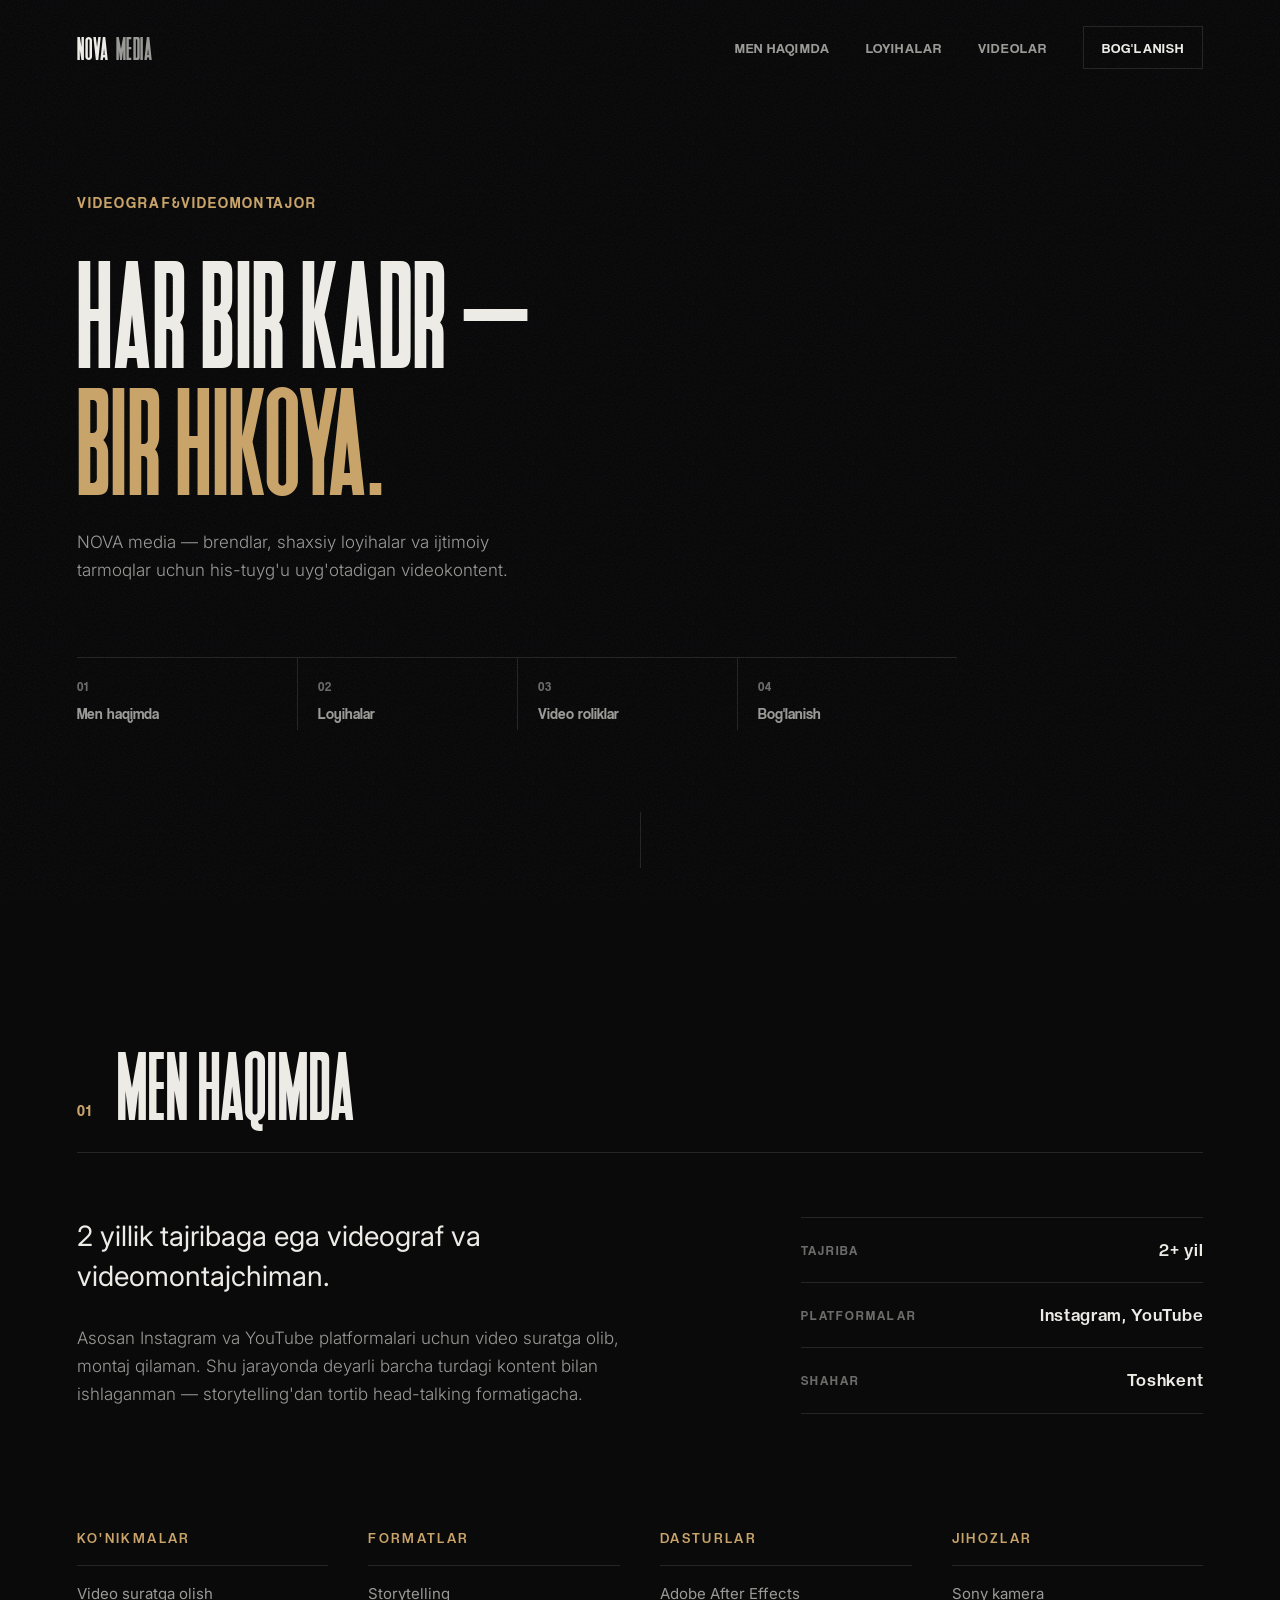
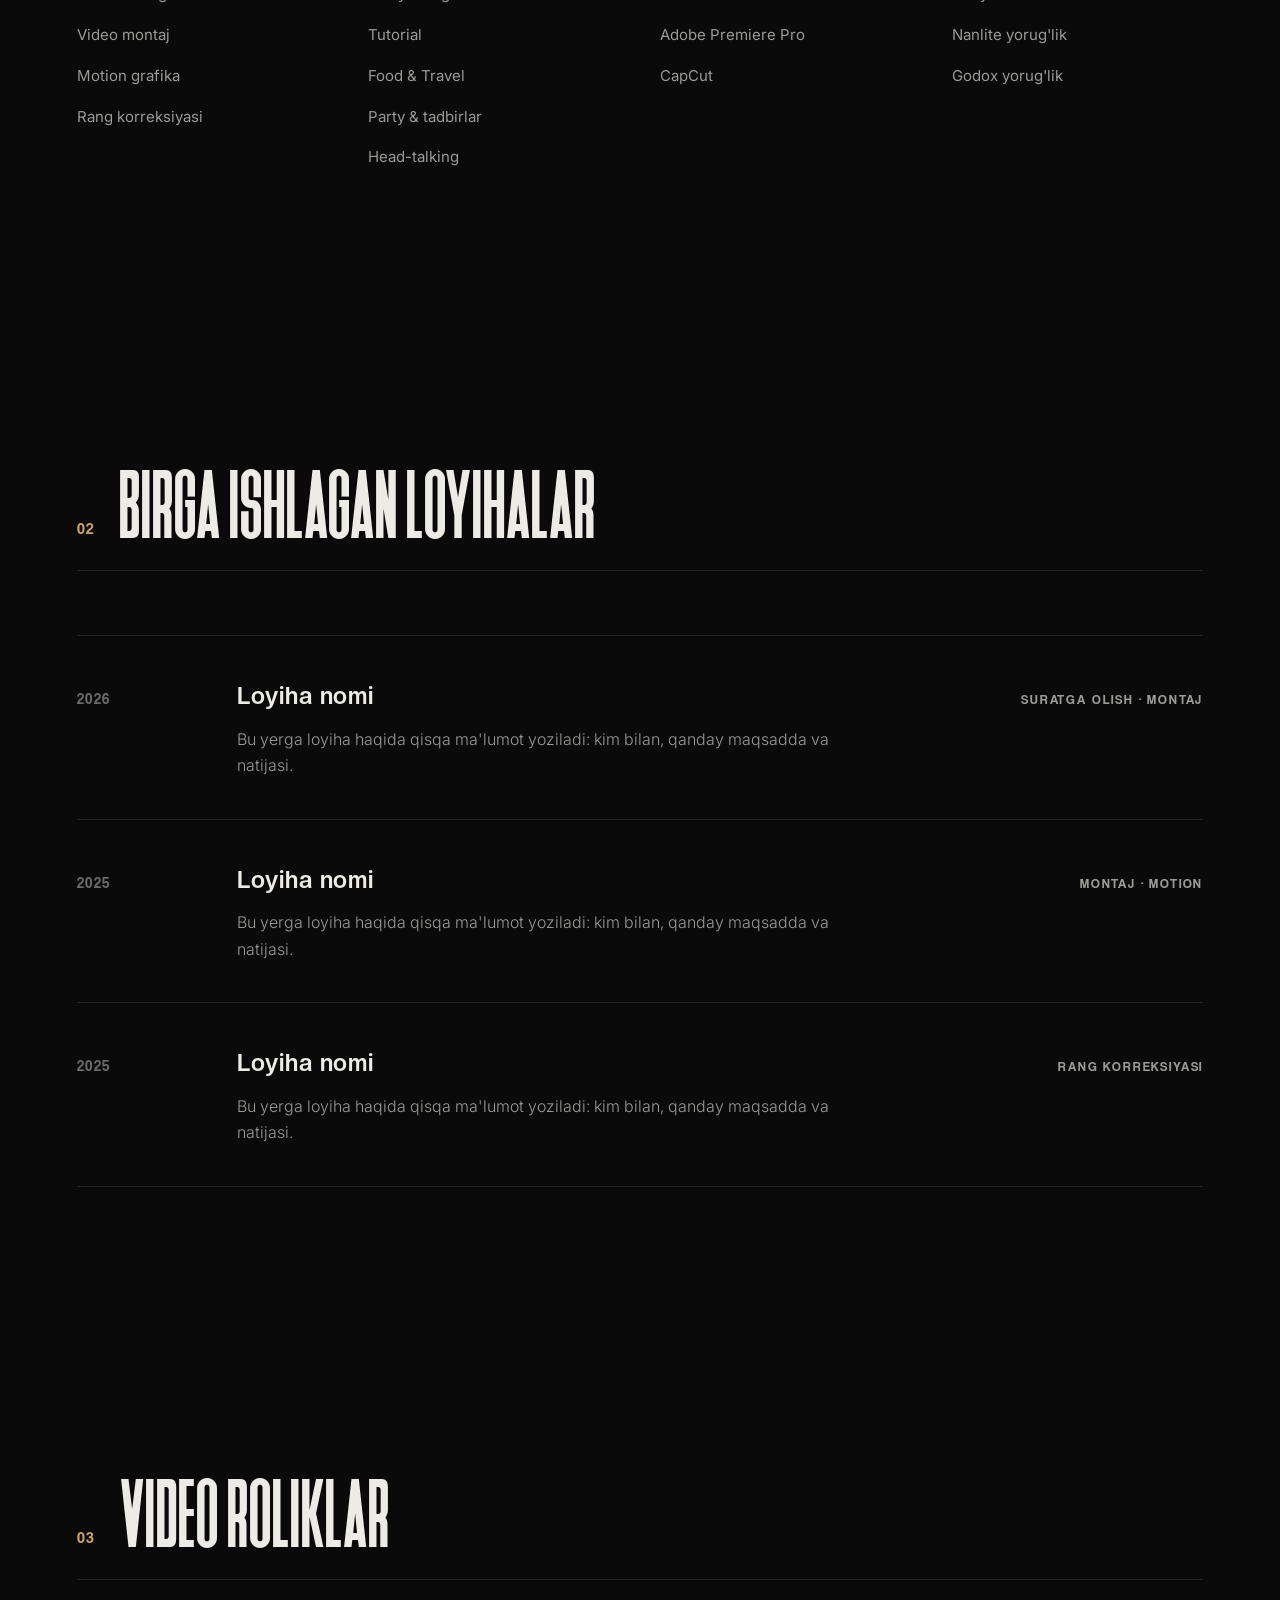
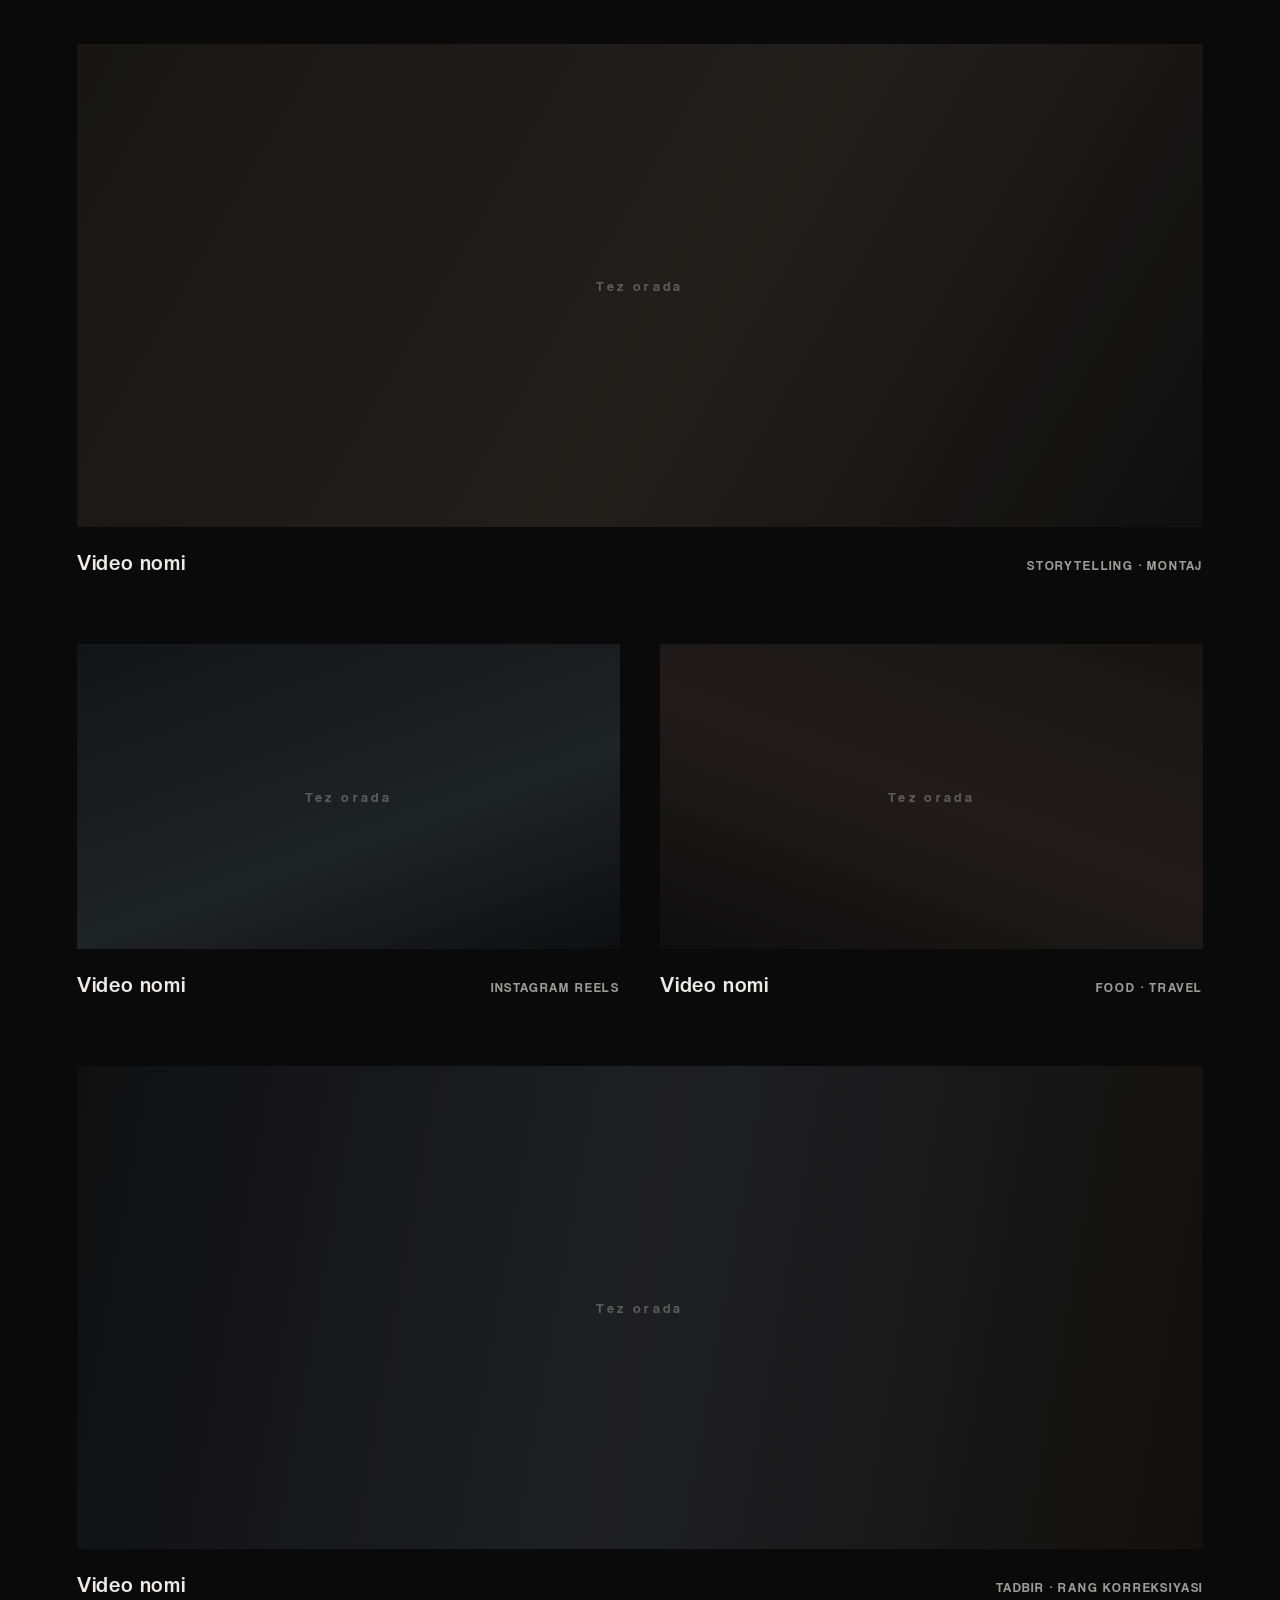
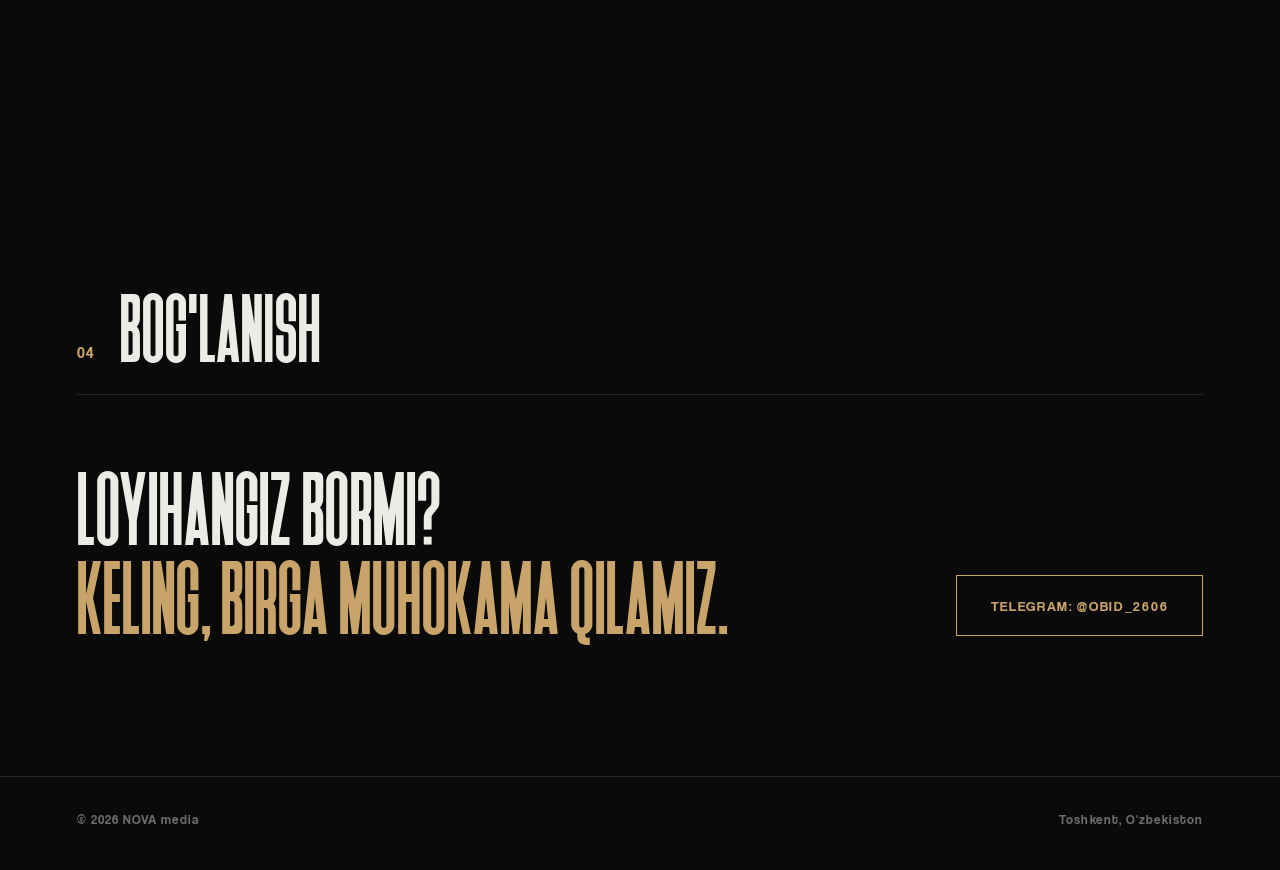
==== index.html @ bc810a5f "Shriftlar: Heathergreen, Creato Display Bold, Coolvetica; hero yozuvi VIDEOGRAF&VIDEOMONTAJOR Co-Aut" ====
<!DOCTYPE html>
<html lang="uz">
<head>
<meta charset="UTF-8">
<meta name="viewport" content="width=device-width, initial-scale=1.0">
<title>NOVA media — Videograf &amp; Videomontajchi</title>
<meta name="description" content="NOVA media — videograf va videomontajchi portfoliosi. Instagram va YouTube uchun video suratga olish, montaj, motion grafika va rang korreksiyasi. Toshkent.">
<meta name="theme-color" content="#0a0a0b">

<meta property="og:type" content="website">
<meta property="og:title" content="NOVA media — Videograf &amp; Videomontajchi">
<meta property="og:description" content="Har bir kadr — bir hikoya. Video suratga olish, montaj va motion grafika.">
<meta property="og:url" content="https://novamedia260608.github.io/">
<meta property="og:image" content="https://images.unsplash.com/photo-1781127445118-8140677fdea1?fm=jpg&amp;q=70&amp;w=1200&amp;h=630&amp;fit=crop&amp;crop=entropy">
<meta name="twitter:card" content="summary_large_image">

<link rel="icon" href="favicon.svg" type="image/svg+xml">
<link rel="preconnect" href="https://fonts.googleapis.com">
<link rel="preconnect" href="https://fonts.gstatic.com" crossorigin>
<link rel="preconnect" href="https://images.unsplash.com">
<link href="https://fonts.googleapis.com/css2?family=Inter:wght@300;400;500&display=swap" rel="stylesheet">
<link rel="preload" href="fonts/heathergreen.woff" as="font" type="font/woff" crossorigin>
<link rel="stylesheet" href="style.css">
<script>document.documentElement.classList.add("js");</script>
</head>
<body>

  <!-- Orqa fon: to'q qoraytirilgan kinematografik rasm -->
  <div class="backdrop" aria-hidden="true"></div>

  <!-- ===== NAVIGATSIYA ===== -->
  <header class="nav" id="nav">
    <a href="#top" class="nav__logo">NOVA<span>media</span></a>

    <button type="button" class="nav__toggle" id="navToggle" aria-expanded="false" aria-controls="navLinks" aria-label="Menyuni ochish">
      <span></span><span></span>
    </button>

    <nav class="nav__links" id="navLinks" aria-label="Asosiy menyu">
      <a href="#haqimda">Men haqimda</a>
      <a href="#loyihalar">Loyihalar</a>
      <a href="#videolar">Videolar</a>
      <a href="#boglanish" class="nav__cta">Bog'lanish</a>
    </nav>
  </header>

  <main>

    <!-- ===== HERO ===== -->
    <section class="hero" id="top">
      <div class="hero__inner">
        <p class="eyebrow reveal">VIDEOGRAF&amp;VIDEOMONTAJOR</p>
        <h1 class="hero__title reveal">Har bir kadr —<br><em>bir hikoya.</em></h1>
        <p class="hero__desc reveal">NOVA media — brendlar, shaxsiy loyihalar va ijtimoiy tarmoqlar uchun his-tuyg'u uyg'otadigan videokontent.</p>

        <ol class="hero__index reveal" aria-label="Bo'limlar">
          <li><a href="#haqimda"><span>01</span>Men haqimda</a></li>
          <li><a href="#loyihalar"><span>02</span>Loyihalar</a></li>
          <li><a href="#videolar"><span>03</span>Video roliklar</a></li>
          <li><a href="#boglanish"><span>04</span>Bog'lanish</a></li>
        </ol>
      </div>

      <a href="#haqimda" class="hero__scroll" aria-label="Pastga o'tish"><span></span></a>
    </section>

    <!-- ===== 01 · MEN HAQIMDA ===== -->
    <section class="section" id="haqimda">
      <header class="section__head reveal">
        <span class="section__num">01</span>
        <h2>Men haqimda</h2>
      </header>

      <div class="about">
        <div class="about__lead reveal">
          <p class="about__big">2 yillik tajribaga ega videograf va videomontajchiman.</p>
          <p>Asosan Instagram va YouTube platformalari uchun video suratga olib, montaj qilaman. Shu jarayonda deyarli barcha turdagi kontent bilan ishlaganman — storytelling'dan tortib head-talking formatigacha.</p>
        </div>

        <dl class="about__facts">
          <div class="reveal">
            <dt>Tajriba</dt>
            <dd>2+ yil</dd>
          </div>
          <div class="reveal">
            <dt>Platformalar</dt>
            <dd>Instagram, YouTube</dd>
          </div>
          <div class="reveal">
            <dt>Shahar</dt>
            <dd>Toshkent</dd>
          </div>
        </dl>
      </div>

      <div class="skills">
        <div class="skills__col reveal">
          <h3>Ko'nikmalar</h3>
          <ul>
            <li>Video suratga olish</li>
            <li>Video montaj</li>
            <li>Motion grafika</li>
            <li>Rang korreksiyasi</li>
          </ul>
        </div>
        <div class="skills__col reveal">
          <h3>Formatlar</h3>
          <ul>
            <li>Storytelling</li>
            <li>Tutorial</li>
            <li>Food &amp; Travel</li>
            <li>Party &amp; tadbirlar</li>
            <li>Head-talking</li>
          </ul>
        </div>
        <div class="skills__col reveal">
          <h3>Dasturlar</h3>
          <ul>
            <li>Adobe After Effects</li>
            <li>Adobe Premiere Pro</li>
            <li>CapCut</li>
          </ul>
        </div>
        <div class="skills__col reveal">
          <h3>Jihozlar</h3>
          <ul>
            <li>Sony kamera</li>
            <li>Nanlite yorug'lik</li>
            <li>Godox yorug'lik</li>
          </ul>
        </div>
      </div>
    </section>

    <!-- ===== 02 · LOYIHALAR ===== -->
    <section class="section" id="loyihalar">
      <header class="section__head reveal">
        <span class="section__num">02</span>
        <h2>Birga ishlagan loyihalar</h2>
      </header>

      <!-- Har bir loyiha — bitta <article class="project">. Nusxa olib, matnini almashtiring. -->
      <div class="projects">
        <article class="project reveal">
          <span class="project__year">2026</span>
          <div class="project__body">
            <h3>Loyiha nomi</h3>
            <p>Bu yerga loyiha haqida qisqa ma'lumot yoziladi: kim bilan, qanday maqsadda va natijasi.</p>
          </div>
          <span class="project__role">Suratga olish · Montaj</span>
        </article>

        <article class="project reveal">
          <span class="project__year">2025</span>
          <div class="project__body">
            <h3>Loyiha nomi</h3>
            <p>Bu yerga loyiha haqida qisqa ma'lumot yoziladi: kim bilan, qanday maqsadda va natijasi.</p>
          </div>
          <span class="project__role">Montaj · Motion</span>
        </article>

        <article class="project reveal">
          <span class="project__year">2025</span>
          <div class="project__body">
            <h3>Loyiha nomi</h3>
            <p>Bu yerga loyiha haqida qisqa ma'lumot yoziladi: kim bilan, qanday maqsadda va natijasi.</p>
          </div>
          <span class="project__role">Rang korreksiyasi</span>
        </article>
      </div>
    </section>

    <!-- ===== 03 · VIDEO ROLIKLAR ===== -->
    <section class="section" id="videolar">
      <header class="section__head reveal">
        <span class="section__num">03</span>
        <h2>Video roliklar</h2>
      </header>

      <!--
        Har bir video — bitta <article class="reel">.
        data-video ga YouTube havolasi yoki .mp4 fayl yo'li yoziladi.
        data-video bo'sh bo'lsa, karta "Tez orada" holatida turadi.
        Muqova rasmi uchun: <div class="reel__thumb" style="background-image:url('assets/...jpg')">
      -->
      <div class="reels">
        <article class="reel reel--wide reveal" data-video="">
          <div class="reel__thumb t1"><span class="reel__play" aria-hidden="true"></span></div>
          <div class="reel__info">
            <h3>Video nomi</h3>
            <p>Storytelling · Montaj</p>
          </div>
        </article>

        <article class="reel reveal" data-video="">
          <div class="reel__thumb t2"><span class="reel__play" aria-hidden="true"></span></div>
          <div class="reel__info">
            <h3>Video nomi</h3>
            <p>Instagram Reels</p>
          </div>
        </article>

        <article class="reel reveal" data-video="">
          <div class="reel__thumb t3"><span class="reel__play" aria-hidden="true"></span></div>
          <div class="reel__info">
            <h3>Video nomi</h3>
            <p>Food · Travel</p>
          </div>
        </article>

        <article class="reel reel--wide reveal" data-video="">
          <div class="reel__thumb t4"><span class="reel__play" aria-hidden="true"></span></div>
          <div class="reel__info">
            <h3>Video nomi</h3>
            <p>Tadbir · Rang korreksiyasi</p>
          </div>
        </article>
      </div>
    </section>

    <!-- ===== 04 · BOG'LANISH ===== -->
    <section class="section contact" id="boglanish">
      <header class="section__head reveal">
        <span class="section__num">04</span>
        <h2>Bog'lanish</h2>
      </header>

      <div class="contact__body">
        <p class="contact__big reveal">Loyihangiz bormi?<br><em>Keling, birga muhokama qilamiz.</em></p>
        <a href="https://t.me/Obid_2606" target="_blank" rel="noopener" class="btn reveal">Telegram: @Obid_2606</a>
      </div>
    </section>

  </main>

  <footer class="footer">
    <span id="copyright">© 2026 NOVA media</span>
    <span>Toshkent, O'zbekiston</span>
  </footer>

  <!-- ===== VIDEO PLEYER (modal) ===== -->
  <div class="video-overlay" id="videoOverlay" role="dialog" aria-modal="true" aria-label="Video" hidden>
    <div class="video-modal">
      <button type="button" class="video-modal__close" id="videoClose" aria-label="Yopish">✕</button>
      <div class="video-modal__frame" id="videoFrame"></div>
    </div>
  </div>

<script src="script.js"></script>
</body>
</html>
---- style.css ----
/* ==========================================================
   NOVA media — jiddiy, minimalistik, klassik uslub
   Fon: to'q qoraytirilgan kinematografik rasm
   Katta sarlavhalar: Heathergreen
   Kichik sarlavhalar: Creato Display Bold
   Yorliqlar, menyu, tugmalar: Coolvetica
   Uzun matn: Inter (o'qish oson bo'lishi uchun)
   Aksent: xira oltin (kino yoritgichi rangi), kam ishlatiladi
   ========================================================== */

@font-face {
  font-family: "Heathergreen";
  src: url("fonts/heathergreen.woff") format("woff");
  font-display: swap;
}

@font-face {
  font-family: "Creato Display";
  src: url("fonts/creato-display-bold.woff") format("woff");
  font-weight: 700;
  font-display: swap;
}

@font-face {
  font-family: "Coolvetica";
  src: url("fonts/coolvetica.woff") format("woff");
  font-display: swap;
}

:root {
  --bg: #0a0a0b;
  --surface: rgba(18, 18, 20, 0.72);
  --text: #ecebe6;
  --text-muted: #9a9a97;
  --text-faint: #6b6b69;
  --line: rgba(236, 235, 230, 0.12);
  --accent: #c9a46a;

  --font-display: "Heathergreen", "Arial Narrow", sans-serif;
  --font-title: "Creato Display", system-ui, sans-serif;
  --font-label: "Coolvetica", system-ui, sans-serif;
  --font-body: "Inter", system-ui, -apple-system, sans-serif;

  --gutter: clamp(20px, 6vw, 96px);
  --maxw: 1240px;
  --ease: cubic-bezier(0.2, 0.7, 0.2, 1);
}

*, *::before, *::after { box-sizing: border-box; }

html { scroll-behavior: smooth; scroll-padding-top: 80px; }

body {
  margin: 0;
  background: var(--bg);
  color: var(--text);
  font-family: var(--font-body);
  font-weight: 400;
  font-size: 16px;
  line-height: 1.65;
  -webkit-font-smoothing: antialiased;
  overflow-x: hidden;
}

body.no-scroll { overflow: hidden; }

h1, h2, h3 { margin: 0; font-weight: 500; }

a { color: inherit; text-decoration: none; }

a:focus-visible,
button:focus-visible {
  outline: 1px solid var(--accent);
  outline-offset: 4px;
}

em { font-style: normal; color: var(--accent); }

/* ===== ORQA FON ===== */
.backdrop {
  position: fixed;
  inset: 0;
  z-index: -1;
  background:
    linear-gradient(90deg, rgba(10,10,11,0.7) 0%, rgba(10,10,11,0.25) 60%, transparent 100%),
    linear-gradient(180deg, rgba(10,10,11,0.55) 0%, rgba(10,10,11,0.82) 55%, rgba(10,10,11,0.94) 100%),
    radial-gradient(ellipse at 70% 30%, transparent 0%, rgba(10,10,11,0.7) 75%),
    url("https://images.unsplash.com/photo-1781127445118-8140677fdea1?fm=jpg&q=70&w=2400&auto=format&fit=crop") center 35% / cover no-repeat,
    var(--bg);
  filter: grayscale(0.35) contrast(1.05);
}

/* Kino plyonkasi donachalari (juda yengil) */
.backdrop::after {
  content: "";
  position: absolute;
  inset: 0;
  opacity: 0.07;
  background-image: url("data:image/svg+xml,%3Csvg xmlns='http://www.w3.org/2000/svg' width='160' height='160'%3E%3Cfilter id='n'%3E%3CfeTurbulence type='fractalNoise' baseFrequency='0.9' numOctaves='2' stitchTiles='stitch'/%3E%3C/filter%3E%3Crect width='100%25' height='100%25' filter='url(%23n)'/%3E%3C/svg%3E");
}

/* ===== NAV ===== */
.nav {
  position: fixed;
  top: 0; left: 0; right: 0;
  z-index: 50;
  display: flex;
  align-items: center;
  justify-content: space-between;
  padding: 26px var(--gutter);
  transition: padding 0.35s var(--ease), background 0.35s var(--ease), border-color 0.35s var(--ease);
  border-bottom: 1px solid transparent;
}

/* Fon pseudo-elementda: backdrop-filter nav'ning o'zida bo'lsa,
   telefondagi to'liq ekranli menyu nav ichida qamalib qoladi */
.nav::before {
  content: "";
  position: absolute;
  inset: 0;
  z-index: -1;
  background: rgba(10, 10, 11, 0.82);
  backdrop-filter: blur(10px);
  -webkit-backdrop-filter: blur(10px);
  opacity: 0;
  transition: opacity 0.35s var(--ease);
}

.nav.is-scrolled {
  padding-top: 16px;
  padding-bottom: 16px;
  border-bottom-color: var(--line);
}

.nav.is-scrolled::before { opacity: 1; }

.nav__logo {
  font-family: var(--font-display);
  font-weight: 400;
  font-size: 30px;
  line-height: 1;
  letter-spacing: 0.04em;
  text-transform: uppercase;
}

.nav__logo span {
  font-weight: 400;
  letter-spacing: 0.02em;
  color: var(--text-muted);
  margin-left: 6px;
}

.nav__links {
  display: flex;
  align-items: center;
  gap: 36px;
  font-family: var(--font-label);
  font-size: 14px;
  letter-spacing: 0.08em;
  text-transform: uppercase;
}

.nav__links a {
  color: var(--text-muted);
  transition: color 0.25s ease;
}

.nav__links a:hover { color: var(--text); }

.nav__links .nav__cta {
  color: var(--text);
  border: 1px solid var(--line);
  padding: 9px 18px;
  transition: border-color 0.25s ease, color 0.25s ease;
}

.nav__links .nav__cta:hover { border-color: var(--accent); color: var(--accent); }

.nav__toggle {
  display: none;
  width: 40px;
  height: 40px;
  background: none;
  border: none;
  padding: 0;
  cursor: pointer;
  position: relative;
  z-index: 60;
}

.nav__toggle span {
  position: absolute;
  left: 9px; right: 9px;
  height: 1px;
  background: var(--text);
  transition: transform 0.3s var(--ease), top 0.3s var(--ease);
}

.nav__toggle span:first-child { top: 16px; }
.nav__toggle span:last-child { top: 23px; }

.nav__toggle[aria-expanded="true"] span:first-child { top: 20px; transform: rotate(45deg); }
.nav__toggle[aria-expanded="true"] span:last-child { top: 20px; transform: rotate(-45deg); }

/* ===== HERO ===== */
.hero {
  position: relative;
  min-height: 100vh;
  min-height: 100svh;
  display: flex;
  align-items: center;
  padding: 120px var(--gutter) 100px;
}

.hero__inner {
  width: 100%;
  max-width: var(--maxw);
  margin: 0 auto;
}

.eyebrow {
  margin: 0 0 28px;
  font-family: var(--font-label);
  font-size: 15px;
  letter-spacing: 0.14em;
  text-transform: uppercase;
  color: var(--accent);
}

.hero__title {
  font-family: var(--font-display);
  font-weight: 400;
  font-size: clamp(64px, 11vw, 168px);
  line-height: 0.9;
  letter-spacing: 0.01em;
  text-transform: uppercase;
}

.hero__desc {
  max-width: 44ch;
  margin: 32px 0 0;
  font-size: 17px;
  font-weight: 300;
  color: var(--text-muted);
}

.hero__index {
  list-style: none;
  margin: 72px 0 0;
  padding: 0;
  display: grid;
  grid-template-columns: repeat(4, minmax(0, 1fr));
  border-top: 1px solid var(--line);
  max-width: 880px;
}

.hero__index li + li { border-left: 1px solid var(--line); }

.hero__index a {
  display: block;
  padding: 18px 20px 4px;
  font-family: var(--font-label);
  font-size: 15px;
  color: var(--text-muted);
  transition: color 0.25s ease;
}

.hero__index li:first-child a { padding-left: 0; }

.hero__index a span {
  display: block;
  font-family: var(--font-label);
  font-size: 13px;
  letter-spacing: 0.12em;
  color: var(--text-faint);
  margin-bottom: 4px;
  transition: color 0.25s ease;
}

.hero__index a:hover { color: var(--text); }
.hero__index a:hover span { color: var(--accent); }

.hero__scroll {
  position: absolute;
  left: 50%;
  bottom: 32px;
  width: 1px;
  height: 56px;
  background: var(--line);
  overflow: hidden;
}

.hero__scroll span {
  position: absolute;
  left: 0; top: -40%;
  width: 1px;
  height: 40%;
  background: var(--text);
  animation: scrollLine 2.2s var(--ease) infinite;
}

@keyframes scrollLine {
  to { top: 100%; }
}

/* ===== UMUMIY BO'LIM ===== */
.section {
  max-width: calc(var(--maxw) + 2 * var(--gutter));
  margin: 0 auto;
  padding: 140px var(--gutter);
}

.section__head {
  display: flex;
  align-items: baseline;
  gap: 24px;
  padding-bottom: 28px;
  margin-bottom: 64px;
  border-bottom: 1px solid var(--line);
}

.section__num {
  font-family: var(--font-label);
  font-size: 16px;
  letter-spacing: 0.1em;
  color: var(--accent);
}

.section__head h2 {
  font-family: var(--font-display);
  font-weight: 400;
  font-size: clamp(52px, 7vw, 96px);
  line-height: 0.92;
  letter-spacing: 0.01em;
  text-transform: uppercase;
}

/* ===== 01 MEN HAQIMDA ===== */
.about {
  display: grid;
  grid-template-columns: 1.6fr 1fr;
  gap: 80px;
  align-items: start;
}

.about__lead p {
  margin: 0 0 20px;
  color: var(--text-muted);
  font-weight: 300;
  font-size: 17px;
  max-width: 56ch;
}

.about__lead .about__big {
  font-size: clamp(22px, 2.2vw, 28px);
  line-height: 1.4;
  color: var(--text);
  font-weight: 400;
  margin-bottom: 28px;
}

.about__facts { margin: 0; }

.about__facts div {
  display: flex;
  justify-content: space-between;
  gap: 16px;
  padding: 18px 0;
  border-top: 1px solid var(--line);
}

.about__facts div:last-child { border-bottom: 1px solid var(--line); }

.about__facts dt {
  font-family: var(--font-label);
  font-size: 13px;
  letter-spacing: 0.16em;
  text-transform: uppercase;
  color: var(--text-faint);
  padding-top: 4px;
}

.about__facts dd {
  margin: 0;
  font-family: var(--font-title);
  font-size: 17px;
  letter-spacing: 0.04em;
  text-align: right;
}

.skills {
  margin-top: 100px;
  display: grid;
  grid-template-columns: repeat(4, minmax(0, 1fr));
  gap: 40px;
}

.skills__col h3 {
  font-family: var(--font-title);
  font-size: 13px;
  font-weight: 700;
  letter-spacing: 0.18em;
  text-transform: uppercase;
  color: var(--accent);
  padding-bottom: 16px;
  margin-bottom: 8px;
  border-bottom: 1px solid var(--line);
}

.skills__col ul { list-style: none; margin: 0; padding: 0; }

.skills__col li {
  padding: 8px 0;
  font-size: 15px;
  color: var(--text-muted);
}

/* ===== 02 LOYIHALAR ===== */
.projects { border-top: 1px solid var(--line); }

.project {
  display: grid;
  grid-template-columns: 120px 1fr auto;
  gap: 40px;
  align-items: baseline;
  padding: 40px 0;
  border-bottom: 1px solid var(--line);
  transition: background 0.3s ease;
}

.project__year {
  font-family: var(--font-label);
  font-size: 15px;
  letter-spacing: 0.1em;
  color: var(--text-faint);
}

.project h3 {
  font-family: var(--font-title);
  font-weight: 700;
  font-size: clamp(20px, 1.9vw, 24px);
  letter-spacing: 0.04em;
  margin-bottom: 10px;
  transition: color 0.3s ease;
}

.project p {
  margin: 0;
  max-width: 60ch;
  color: var(--text-muted);
  font-weight: 300;
}

.project__role {
  font-family: var(--font-label);
  font-size: 13px;
  letter-spacing: 0.14em;
  text-transform: uppercase;
  color: var(--text-muted);
  white-space: nowrap;
}

.project:hover h3 { color: var(--accent); }

/* ===== 03 VIDEO ROLIKLAR ===== */
.reels {
  display: grid;
  grid-template-columns: repeat(2, minmax(0, 1fr));
  gap: 64px 40px;
}

.reel--wide { grid-column: span 2; }

.reel__thumb {
  position: relative;
  aspect-ratio: 16 / 9;
  overflow: hidden;
  background-color: #141416;
  background-size: cover;
  background-position: center;
  transition: transform 0.8s var(--ease), filter 0.5s ease;
  filter: grayscale(0.5) brightness(0.85);
}

.reel--wide .reel__thumb { aspect-ratio: 21 / 9; }

/* Vaqtinchalik muqovalar (haqiqiy rasm qo'yilgach o'chadi) */
.t1 { background-image: linear-gradient(120deg, #1b1a18, #2a241b 55%, #121214); }
.t2 { background-image: linear-gradient(160deg, #15181b, #1f2a2c 60%, #101113); }
.t3 { background-image: linear-gradient(200deg, #1d1816, #2b1f1a 50%, #111112); }
.t4 { background-image: linear-gradient(100deg, #121315, #23252b 50%, #16130f); }

.reel__play {
  position: absolute;
  top: 50%; left: 50%;
  width: 64px; height: 64px;
  margin: -32px 0 0 -32px;
  border: 1px solid rgba(236, 235, 230, 0.5);
  border-radius: 50%;
  transition: border-color 0.3s ease, transform 0.4s var(--ease);
}

.reel__play::after {
  content: "";
  position: absolute;
  top: 50%; left: 50%;
  margin: -7px 0 0 -4px;
  border-style: solid;
  border-width: 7px 0 7px 12px;
  border-color: transparent transparent transparent var(--text);
}

.reel.is-playable { cursor: pointer; }

.reel.is-playable:hover .reel__thumb { filter: grayscale(0) brightness(1); }
.reel.is-playable:hover .reel__play { border-color: var(--accent); transform: scale(1.08); }

.reel.is-soon .reel__play { display: none; }

.reel.is-soon .reel__thumb::after {
  content: "Tez orada";
  position: absolute;
  inset: 0;
  display: flex;
  align-items: center;
  justify-content: center;
  font-family: var(--font-label);
  font-size: 14px;
  letter-spacing: 0.24em;
  color: var(--text-faint);
}

.reel__info {
  display: flex;
  justify-content: space-between;
  align-items: baseline;
  gap: 16px;
  flex-wrap: wrap;
  padding-top: 20px;
}

.reel__info h3 {
  font-family: var(--font-title);
  font-weight: 700;
  font-size: 20px;
  letter-spacing: 0.04em;
}

.reel__info p {
  margin: 0;
  font-family: var(--font-label);
  font-size: 13px;
  letter-spacing: 0.14em;
  text-transform: uppercase;
  color: var(--text-muted);
}

/* ===== 04 BOG'LANISH ===== */
.contact__body {
  display: flex;
  justify-content: space-between;
  align-items: flex-end;
  gap: 40px;
  flex-wrap: wrap;
}

.contact__big {
  margin: 0;
  font-family: var(--font-display);
  font-size: clamp(48px, 7.5vw, 116px);
  line-height: 0.92;
  letter-spacing: 0.01em;
  text-transform: uppercase;
}

.btn {
  display: inline-block;
  padding: 18px 34px;
  border: 1px solid var(--accent);
  color: var(--accent);
  font-family: var(--font-label);
  font-size: 14px;
  letter-spacing: 0.12em;
  text-transform: uppercase;
  transition: background 0.3s ease, color 0.3s ease;
}

.btn:hover { background: var(--accent); color: var(--bg); }

/* ===== FOOTER ===== */
.footer {
  display: flex;
  justify-content: space-between;
  gap: 12px;
  flex-wrap: wrap;
  padding: 32px var(--gutter) 40px;
  border-top: 1px solid var(--line);
  font-family: var(--font-label);
  font-size: 13px;
  letter-spacing: 0.08em;
  color: var(--text-faint);
}

/* ===== VIDEO PLEYER ===== */
.video-overlay {
  position: fixed;
  inset: 0;
  z-index: 100;
  display: flex;
  align-items: center;
  justify-content: center;
  padding: 24px;
  background: rgba(5, 5, 6, 0.94);
  opacity: 0;
  transition: opacity 0.3s ease;
}

.video-overlay[hidden] { display: none; }
.video-overlay.is-open { opacity: 1; }

.video-modal {
  position: relative;
  width: 100%;
  max-width: 1080px;
}

.video-modal__frame {
  position: relative;
  aspect-ratio: 16 / 9;
  background: #000;
}

.video-modal__frame iframe,
.video-modal__frame video {
  position: absolute;
  inset: 0;
  width: 100%;
  height: 100%;
  border: 0;
}

.video-modal__close {
  position: absolute;
  top: -48px;
  right: 0;
  background: none;
  border: none;
  color: var(--text);
  font-size: 20px;
  cursor: pointer;
  padding: 8px;
}

.video-modal__close:hover { color: var(--accent); }

/* ===== SKROLLDA ASTA CHIQIB KELISH ===== */
.js .reveal {
  opacity: 0;
  transform: translateY(32px);
  transition: opacity 1s var(--ease), transform 1s var(--ease);
  transition-delay: var(--delay, 0s);
}

.js .reveal.is-visible {
  opacity: 1;
  transform: none;
}

@media (prefers-reduced-motion: reduce) {
  html { scroll-behavior: auto; }
  .js .reveal { opacity: 1; transform: none; transition: none; }
  .hero__scroll span { animation: none; }
}

/* ===== PLANSHET ===== */
@media (max-width: 1000px) {
  .about { grid-template-columns: 1fr; gap: 48px; }
  .skills { grid-template-columns: repeat(2, minmax(0, 1fr)); gap: 48px 40px; }
  .project { grid-template-columns: 80px 1fr; }
  .project__role { grid-column: 2; }
}

/* ===== TELEFON ===== */
@media (max-width: 760px) {
  .nav { padding-top: 18px; padding-bottom: 18px; }
  .nav__toggle { display: block; }

  .nav__links {
    position: fixed;
    inset: 0;
    flex-direction: column;
    justify-content: center;
    gap: 28px;
    background: var(--bg);
    font-size: 15px;
    opacity: 0;
    visibility: hidden;
    transition: opacity 0.3s ease, visibility 0.3s;
  }

  .nav__links.is-open { opacity: 1; visibility: visible; }

  .nav__links a { font-family: var(--font-display); font-size: 48px; line-height: 1; text-transform: uppercase; letter-spacing: 0; color: var(--text); }
  .nav__links .nav__cta { border: none; padding: 0; color: var(--accent); }

  .hero { padding-top: 110px; }
  .hero__desc { font-size: 16px; }

  .hero__index { grid-template-columns: repeat(2, minmax(0, 1fr)); margin-top: 56px; }
  .hero__index li + li { border-left: none; }
  .hero__index li:nth-child(even) { border-left: 1px solid var(--line); }
  .hero__index li:nth-child(n+3) { border-top: 1px solid var(--line); }
  .hero__index a { padding: 16px 16px 12px; }
  .hero__index li:nth-child(odd) a { padding-left: 0; }

  .hero__scroll { display: none; }

  .section { padding-top: 96px; padding-bottom: 96px; }
  .section__head { margin-bottom: 44px; gap: 16px; }

  .skills { margin-top: 64px; grid-template-columns: 1fr 1fr; gap: 40px 24px; }

  .project { grid-template-columns: 1fr; gap: 10px; padding: 32px 0; }
  .project__role { grid-column: auto; white-space: normal; }

  .reels { grid-template-columns: 1fr; gap: 48px; }
  .reel--wide { grid-column: auto; }
  .reel--wide .reel__thumb { aspect-ratio: 16 / 9; }

  .contact__body { flex-direction: column; align-items: flex-start; }

  .footer { flex-direction: column; }
}
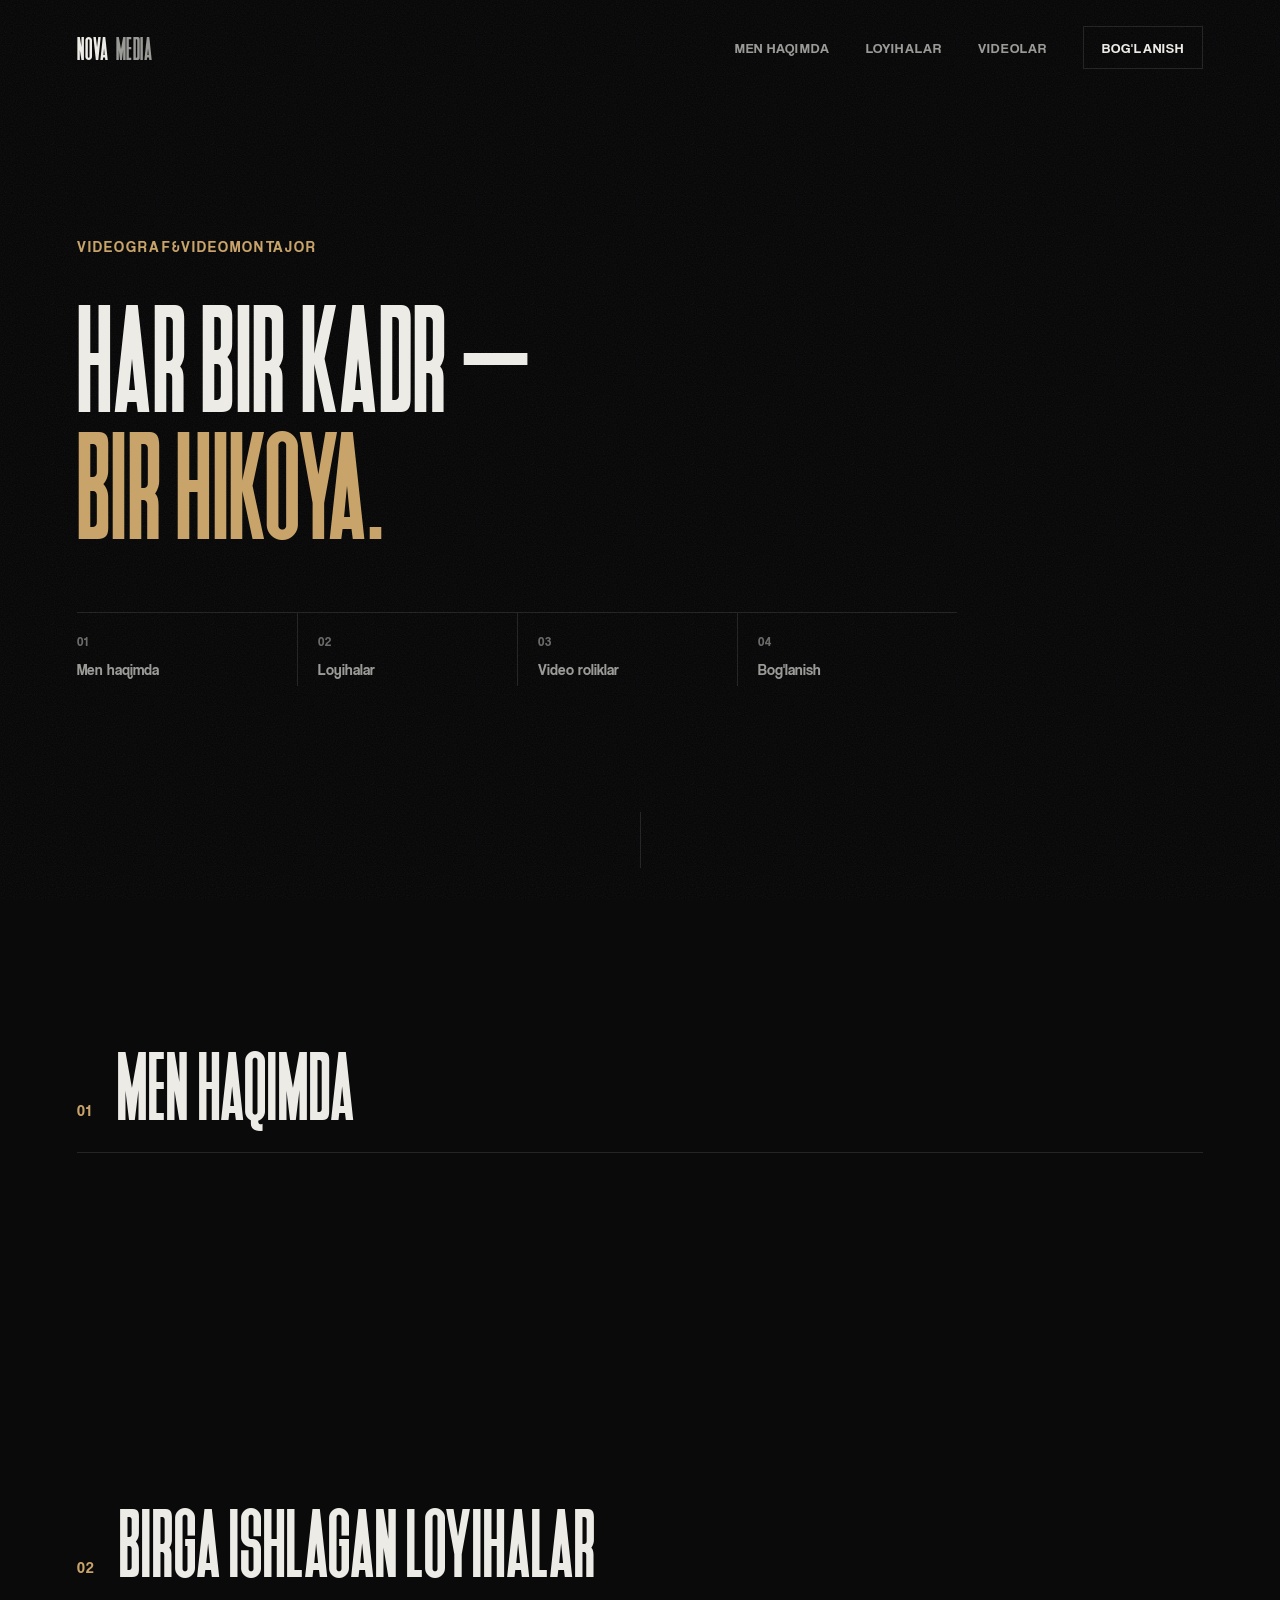
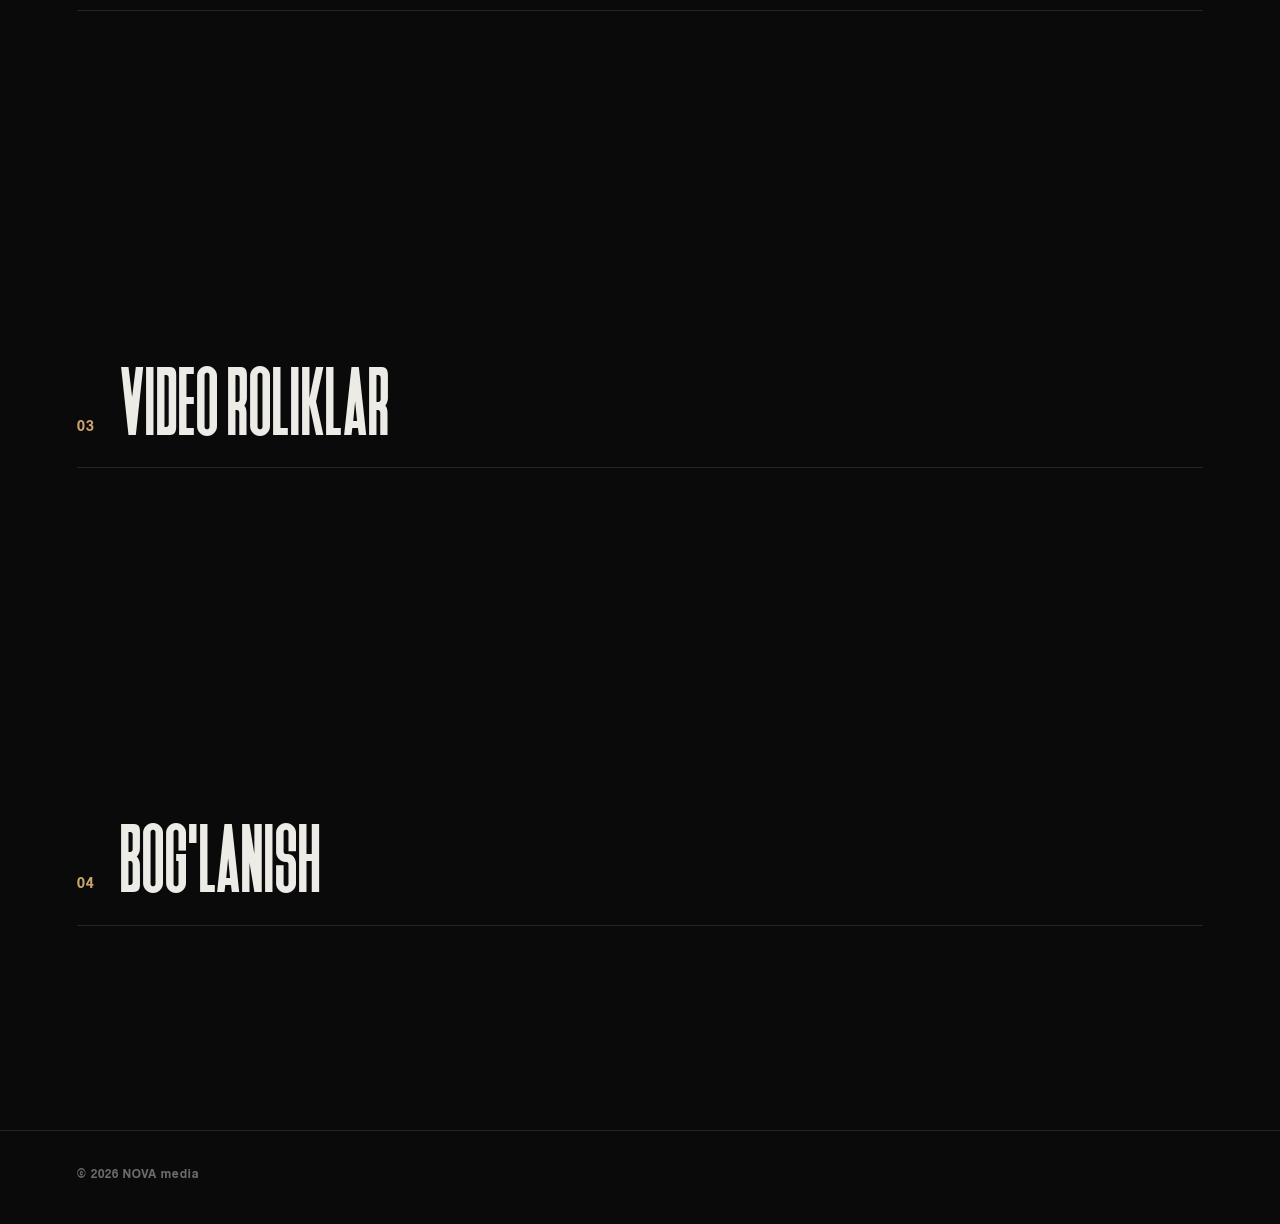
==== commit f1765dd0: "Barcha kontent ma'lumotlarini o'chirish (bo'limlar qayta to'ldiriladi) Co-Authored-By: Claude Opus 5" ====
--- a/index.html
+++ b/index.html
@@ -4,12 +4,12 @@
 <meta charset="UTF-8">
 <meta name="viewport" content="width=device-width, initial-scale=1.0">
 <title>NOVA media — Videograf &amp; Videomontajchi</title>
-<meta name="description" content="NOVA media — videograf va videomontajchi portfoliosi. Instagram va YouTube uchun video suratga olish, montaj, motion grafika va rang korreksiyasi. Toshkent.">
+<meta name="description" content="NOVA media — videograf va videomontajchi portfoliosi.">
 <meta name="theme-color" content="#0a0a0b">
 
 <meta property="og:type" content="website">
 <meta property="og:title" content="NOVA media — Videograf &amp; Videomontajchi">
-<meta property="og:description" content="Har bir kadr — bir hikoya. Video suratga olish, montaj va motion grafika.">
+<meta property="og:description" content="Har bir kadr — bir hikoya.">
 <meta property="og:url" content="https://novamedia260608.github.io/">
 <meta property="og:image" content="https://images.unsplash.com/photo-1781127445118-8140677fdea1?fm=jpg&amp;q=70&amp;w=1200&amp;h=630&amp;fit=crop&amp;crop=entropy">
 <meta name="twitter:card" content="summary_large_image">
@@ -51,7 +51,6 @@
       <div class="hero__inner">
         <p class="eyebrow reveal">VIDEOGRAF&amp;VIDEOMONTAJOR</p>
         <h1 class="hero__title reveal">Har bir kadr —<br><em>bir hikoya.</em></h1>
-        <p class="hero__desc reveal">NOVA media — brendlar, shaxsiy loyihalar va ijtimoiy tarmoqlar uchun his-tuyg'u uyg'otadigan videokontent.</p>
 
         <ol class="hero__index reveal" aria-label="Bo'limlar">
           <li><a href="#haqimda"><span>01</span>Men haqimda</a></li>
@@ -71,65 +70,8 @@
         <h2>Men haqimda</h2>
       </header>
 
-      <div class="about">
-        <div class="about__lead reveal">
-          <p class="about__big">2 yillik tajribaga ega videograf va videomontajchiman.</p>
-          <p>Asosan Instagram va YouTube platformalari uchun video suratga olib, montaj qilaman. Shu jarayonda deyarli barcha turdagi kontent bilan ishlaganman — storytelling'dan tortib head-talking formatigacha.</p>
-        </div>
+      <!-- Bu bo'lim ma'lumotlari keyin qo'shiladi -->
 
-        <dl class="about__facts">
-          <div class="reveal">
-            <dt>Tajriba</dt>
-            <dd>2+ yil</dd>
-          </div>
-          <div class="reveal">
-            <dt>Platformalar</dt>
-            <dd>Instagram, YouTube</dd>
-          </div>
-          <div class="reveal">
-            <dt>Shahar</dt>
-            <dd>Toshkent</dd>
-          </div>
-        </dl>
-      </div>
-
-      <div class="skills">
-        <div class="skills__col reveal">
-          <h3>Ko'nikmalar</h3>
-          <ul>
-            <li>Video suratga olish</li>
-            <li>Video montaj</li>
-            <li>Motion grafika</li>
-            <li>Rang korreksiyasi</li>
-          </ul>
-        </div>
-        <div class="skills__col reveal">
-          <h3>Formatlar</h3>
-          <ul>
-            <li>Storytelling</li>
-            <li>Tutorial</li>
-            <li>Food &amp; Travel</li>
-            <li>Party &amp; tadbirlar</li>
-            <li>Head-talking</li>
-          </ul>
-        </div>
-        <div class="skills__col reveal">
-          <h3>Dasturlar</h3>
-          <ul>
-            <li>Adobe After Effects</li>
-            <li>Adobe Premiere Pro</li>
-            <li>CapCut</li>
-          </ul>
-        </div>
-        <div class="skills__col reveal">
-          <h3>Jihozlar</h3>
-          <ul>
-            <li>Sony kamera</li>
-            <li>Nanlite yorug'lik</li>
-            <li>Godox yorug'lik</li>
-          </ul>
-        </div>
-      </div>
     </section>
 
     <!-- ===== 02 · LOYIHALAR ===== -->
@@ -139,35 +81,8 @@
         <h2>Birga ishlagan loyihalar</h2>
       </header>
 
-      <!-- Har bir loyiha — bitta <article class="project">. Nusxa olib, matnini almashtiring. -->
-      <div class="projects">
-        <article class="project reveal">
-          <span class="project__year">2026</span>
-          <div class="project__body">
-            <h3>Loyiha nomi</h3>
-            <p>Bu yerga loyiha haqida qisqa ma'lumot yoziladi: kim bilan, qanday maqsadda va natijasi.</p>
-          </div>
-          <span class="project__role">Suratga olish · Montaj</span>
-        </article>
+      <!-- Bu bo'lim ma'lumotlari keyin qo'shiladi -->
 
-        <article class="project reveal">
-          <span class="project__year">2025</span>
-          <div class="project__body">
-            <h3>Loyiha nomi</h3>
-            <p>Bu yerga loyiha haqida qisqa ma'lumot yoziladi: kim bilan, qanday maqsadda va natijasi.</p>
-          </div>
-          <span class="project__role">Montaj · Motion</span>
-        </article>
-
-        <article class="project reveal">
-          <span class="project__year">2025</span>
-          <div class="project__body">
-            <h3>Loyiha nomi</h3>
-            <p>Bu yerga loyiha haqida qisqa ma'lumot yoziladi: kim bilan, qanday maqsadda va natijasi.</p>
-          </div>
-          <span class="project__role">Rang korreksiyasi</span>
-        </article>
-      </div>
     </section>
 
     <!-- ===== 03 · VIDEO ROLIKLAR ===== -->
@@ -177,45 +92,8 @@
         <h2>Video roliklar</h2>
       </header>
 
-      <!--
-        Har bir video — bitta <article class="reel">.
-        data-video ga YouTube havolasi yoki .mp4 fayl yo'li yoziladi.
-        data-video bo'sh bo'lsa, karta "Tez orada" holatida turadi.
-        Muqova rasmi uchun: <div class="reel__thumb" style="background-image:url('assets/...jpg')">
-      -->
-      <div class="reels">
-        <article class="reel reel--wide reveal" data-video="">
-          <div class="reel__thumb t1"><span class="reel__play" aria-hidden="true"></span></div>
-          <div class="reel__info">
-            <h3>Video nomi</h3>
-            <p>Storytelling · Montaj</p>
-          </div>
-        </article>
+      <!-- Bu bo'lim ma'lumotlari keyin qo'shiladi -->
 
-        <article class="reel reveal" data-video="">
-          <div class="reel__thumb t2"><span class="reel__play" aria-hidden="true"></span></div>
-          <div class="reel__info">
-            <h3>Video nomi</h3>
-            <p>Instagram Reels</p>
-          </div>
-        </article>
-
-        <article class="reel reveal" data-video="">
-          <div class="reel__thumb t3"><span class="reel__play" aria-hidden="true"></span></div>
-          <div class="reel__info">
-            <h3>Video nomi</h3>
-            <p>Food · Travel</p>
-          </div>
-        </article>
-
-        <article class="reel reel--wide reveal" data-video="">
-          <div class="reel__thumb t4"><span class="reel__play" aria-hidden="true"></span></div>
-          <div class="reel__info">
-            <h3>Video nomi</h3>
-            <p>Tadbir · Rang korreksiyasi</p>
-          </div>
-        </article>
-      </div>
     </section>
 
     <!-- ===== 04 · BOG'LANISH ===== -->
@@ -225,17 +103,14 @@
         <h2>Bog'lanish</h2>
       </header>
 
-      <div class="contact__body">
-        <p class="contact__big reveal">Loyihangiz bormi?<br><em>Keling, birga muhokama qilamiz.</em></p>
-        <a href="https://t.me/Obid_2606" target="_blank" rel="noopener" class="btn reveal">Telegram: @Obid_2606</a>
-      </div>
+      <!-- Bu bo'lim ma'lumotlari keyin qo'shiladi -->
+
     </section>
 
   </main>
 
   <footer class="footer">
     <span id="copyright">© 2026 NOVA media</span>
-    <span>Toshkent, O'zbekiston</span>
   </footer>
 
   <!-- ===== VIDEO PLEYER (modal) ===== -->
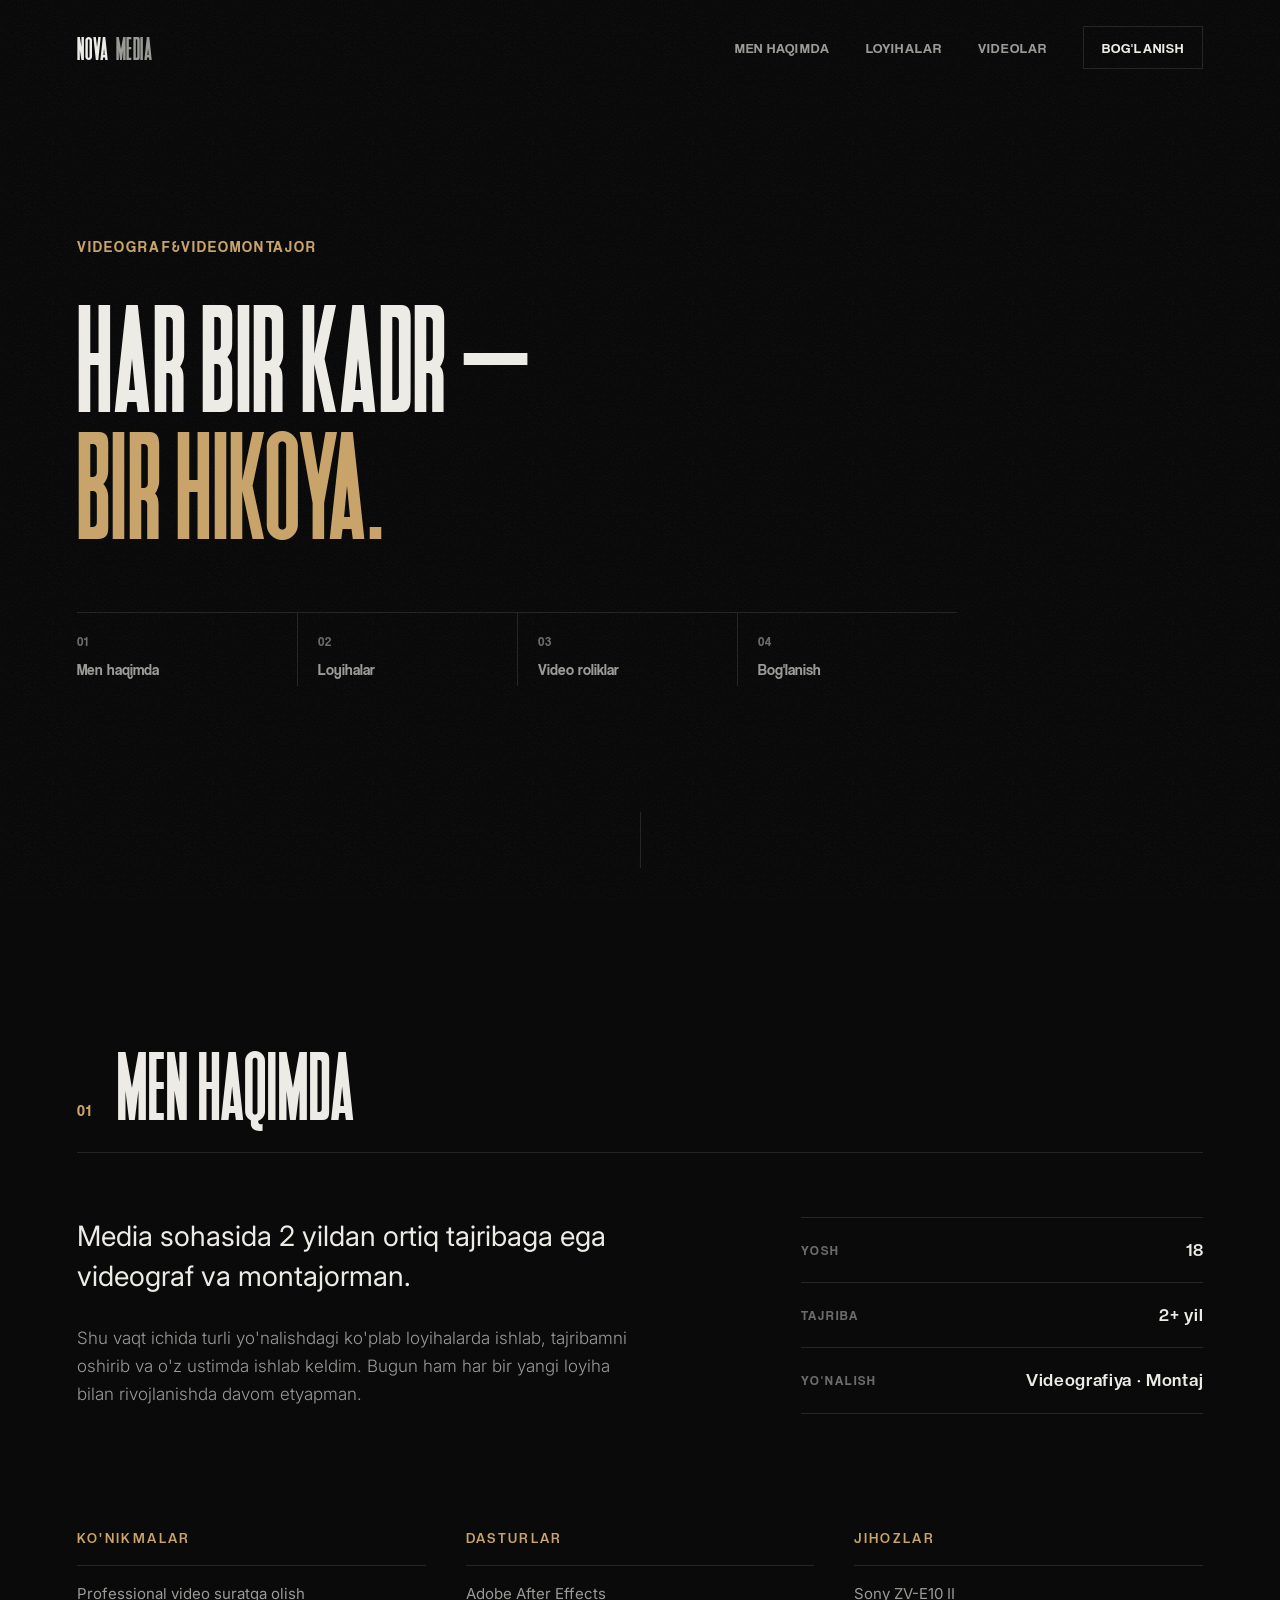
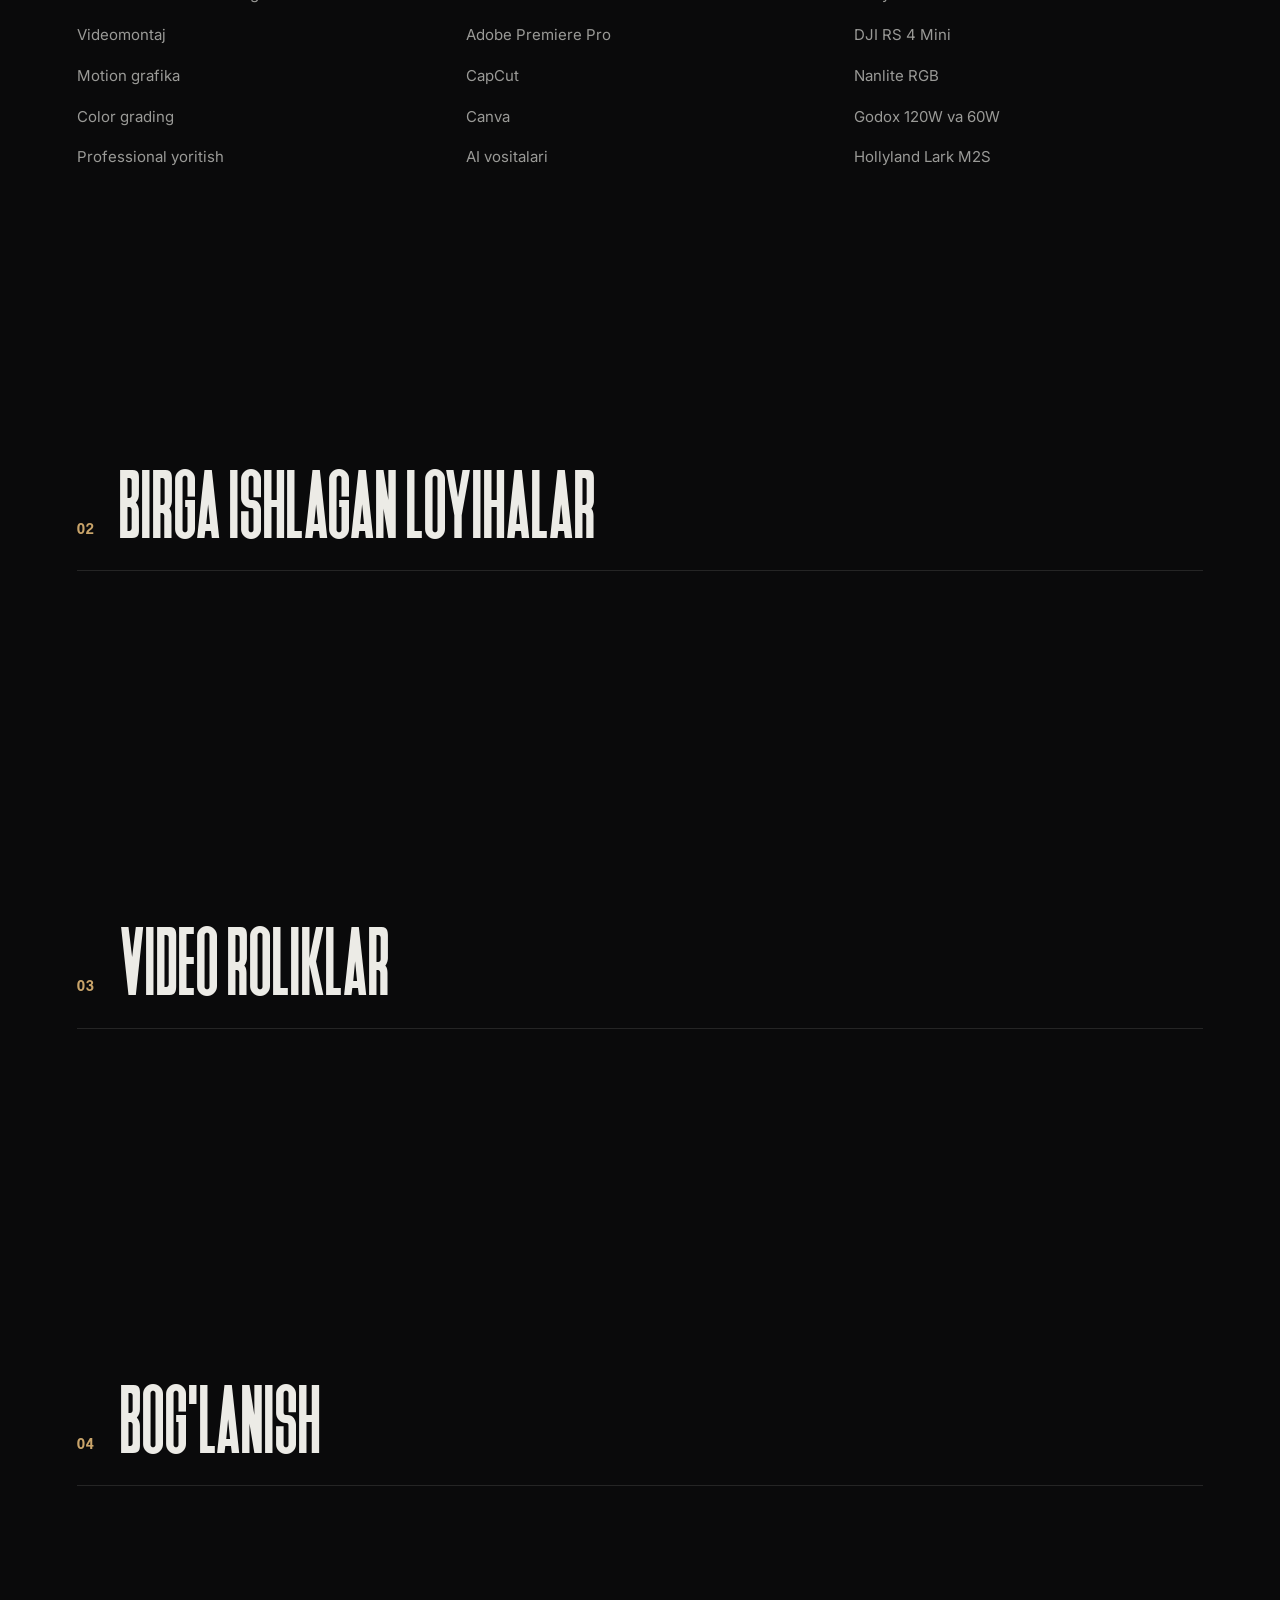
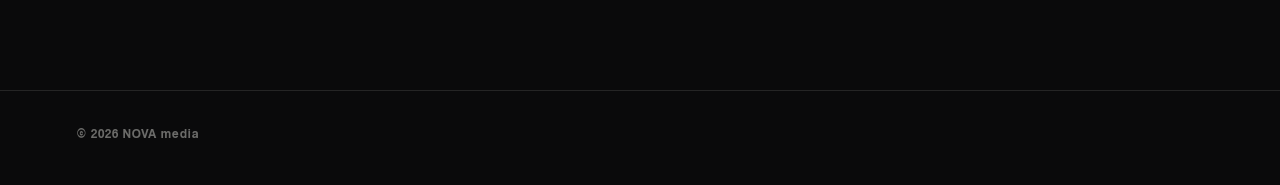
==== commit 55bba52c: "Men haqimda bo'limini to'ldirish Co-Authored-By: Claude Opus 5.5 <noreply@anthropic.com> Claude-Sess" ====
--- a/index.html
+++ b/index.html
@@ -70,7 +70,60 @@
         <h2>Men haqimda</h2>
       </header>
 
-      <!-- Bu bo'lim ma'lumotlari keyin qo'shiladi -->
+      <div class="about">
+        <div class="about__lead reveal">
+          <p class="about__big">Media sohasida 2 yildan ortiq tajribaga ega videograf va montajorman.</p>
+          <p>Shu vaqt ichida turli yo'nalishdagi ko'plab loyihalarda ishlab, tajribamni oshirib va o'z ustimda ishlab keldim. Bugun ham har bir yangi loyiha bilan rivojlanishda davom etyapman.</p>
+        </div>
+
+        <dl class="about__facts">
+          <div class="reveal">
+            <dt>Yosh</dt>
+            <dd>18</dd>
+          </div>
+          <div class="reveal">
+            <dt>Tajriba</dt>
+            <dd>2+ yil</dd>
+          </div>
+          <div class="reveal">
+            <dt>Yo'nalish</dt>
+            <dd>Videografiya · Montaj</dd>
+          </div>
+        </dl>
+      </div>
+
+      <div class="skills">
+        <div class="skills__col reveal">
+          <h3>Ko'nikmalar</h3>
+          <ul>
+            <li>Professional video suratga olish</li>
+            <li>Videomontaj</li>
+            <li>Motion grafika</li>
+            <li>Color grading</li>
+            <li>Professional yoritish</li>
+          </ul>
+        </div>
+        <div class="skills__col reveal">
+          <h3>Dasturlar</h3>
+          <ul>
+            <li>Adobe After Effects</li>
+            <li>Adobe Premiere Pro</li>
+            <li>CapCut</li>
+            <li>Canva</li>
+            <li>AI vositalari</li>
+          </ul>
+        </div>
+        <div class="skills__col reveal">
+          <h3>Jihozlar</h3>
+          <ul>
+            <li>Sony ZV-E10 II</li>
+            <li>DJI RS 4 Mini</li>
+            <li>Nanlite RGB</li>
+            <li>Godox 120W va 60W</li>
+            <li>Hollyland Lark M2S</li>
+          </ul>
+        </div>
+      </div>
 
     </section>
 
--- a/style.css
+++ b/style.css
@@ -391,7 +391,7 @@
 .skills {
   margin-top: 100px;
   display: grid;
-  grid-template-columns: repeat(4, minmax(0, 1fr));
+  grid-template-columns: repeat(3, minmax(0, 1fr));
   gap: 40px;
 }
 
@@ -675,7 +675,7 @@
 /* ===== PLANSHET ===== */
 @media (max-width: 1000px) {
   .about { grid-template-columns: 1fr; gap: 48px; }
-  .skills { grid-template-columns: repeat(2, minmax(0, 1fr)); gap: 48px 40px; }
+  .skills { grid-template-columns: repeat(3, minmax(0, 1fr)); gap: 48px 32px; }
   .project { grid-template-columns: 80px 1fr; }
   .project__role { grid-column: 2; }
 }
@@ -718,7 +718,7 @@
   .section { padding-top: 96px; padding-bottom: 96px; }
   .section__head { margin-bottom: 44px; gap: 16px; }
 
-  .skills { margin-top: 64px; grid-template-columns: 1fr 1fr; gap: 40px 24px; }
+  .skills { margin-top: 64px; grid-template-columns: 1fr; gap: 40px; }
 
   .project { grid-template-columns: 1fr; gap: 10px; padding: 32px 0; }
   .project__role { grid-column: auto; white-space: normal; }
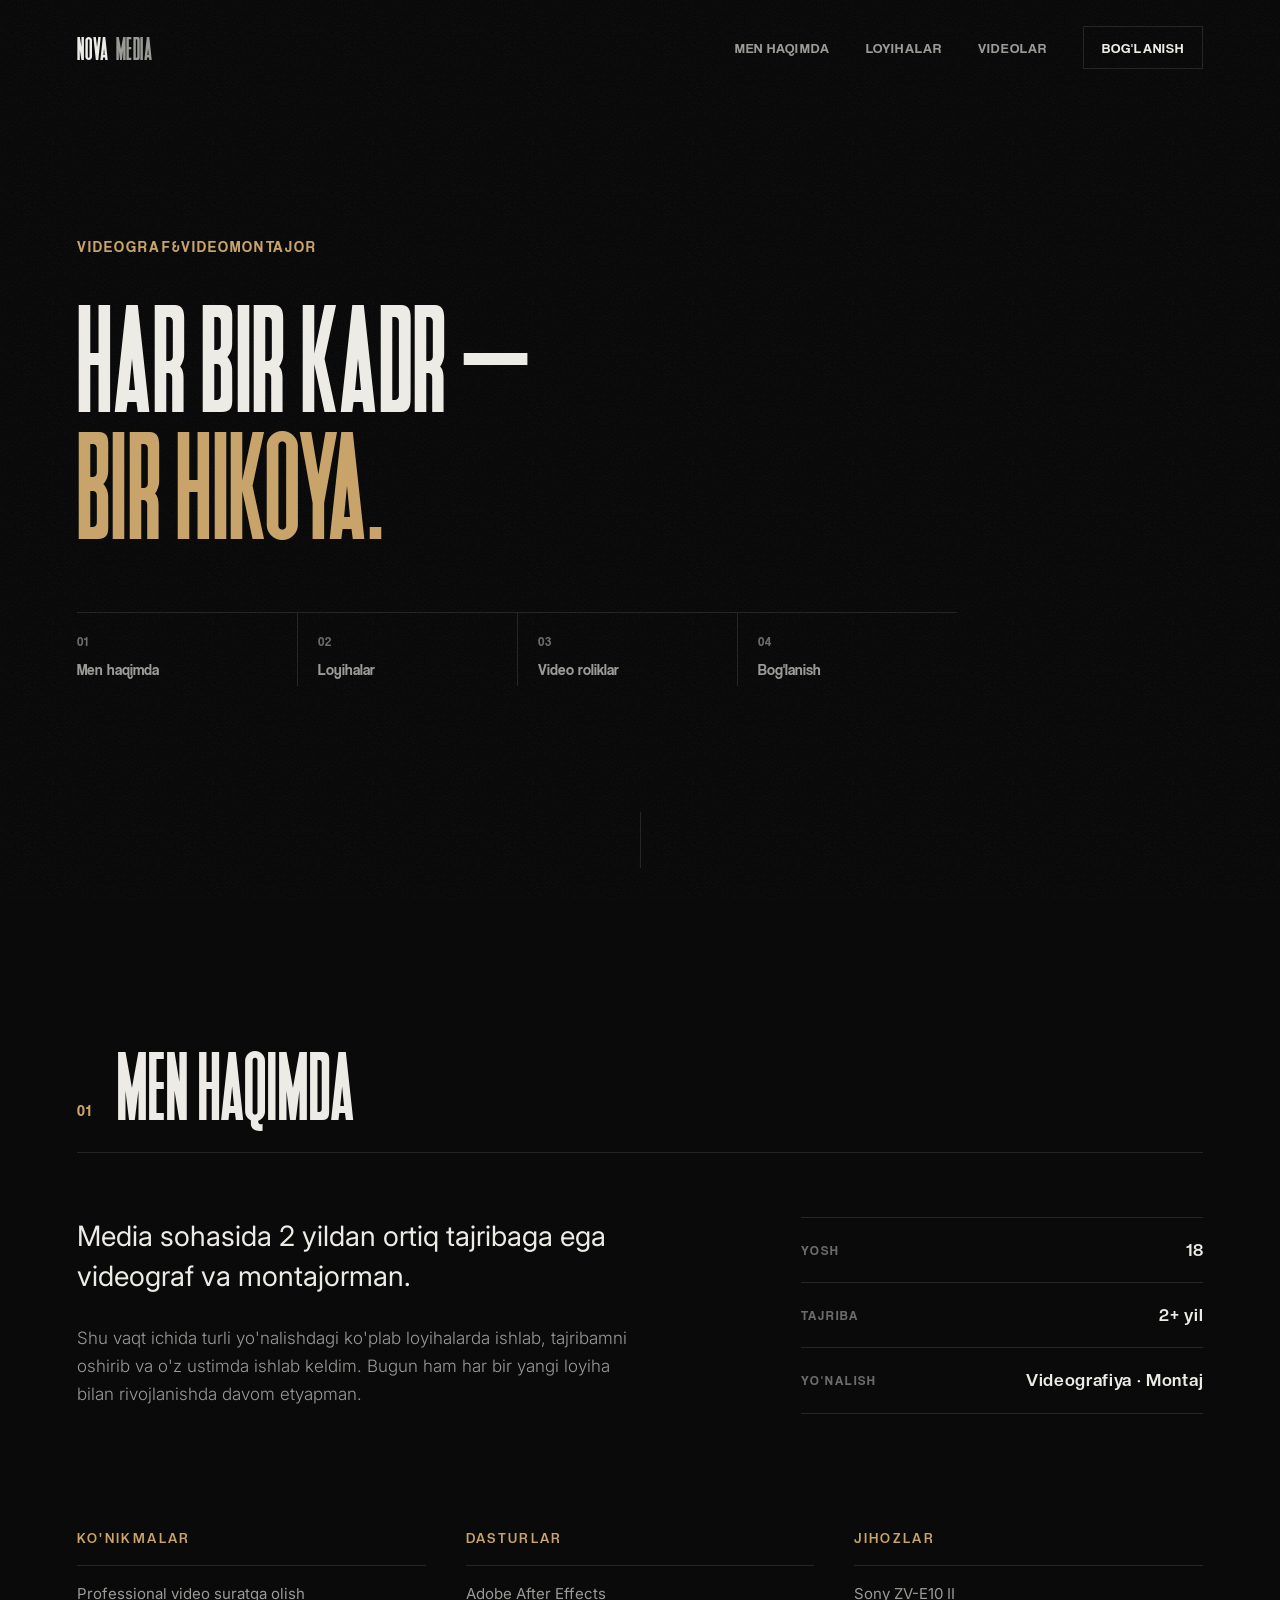
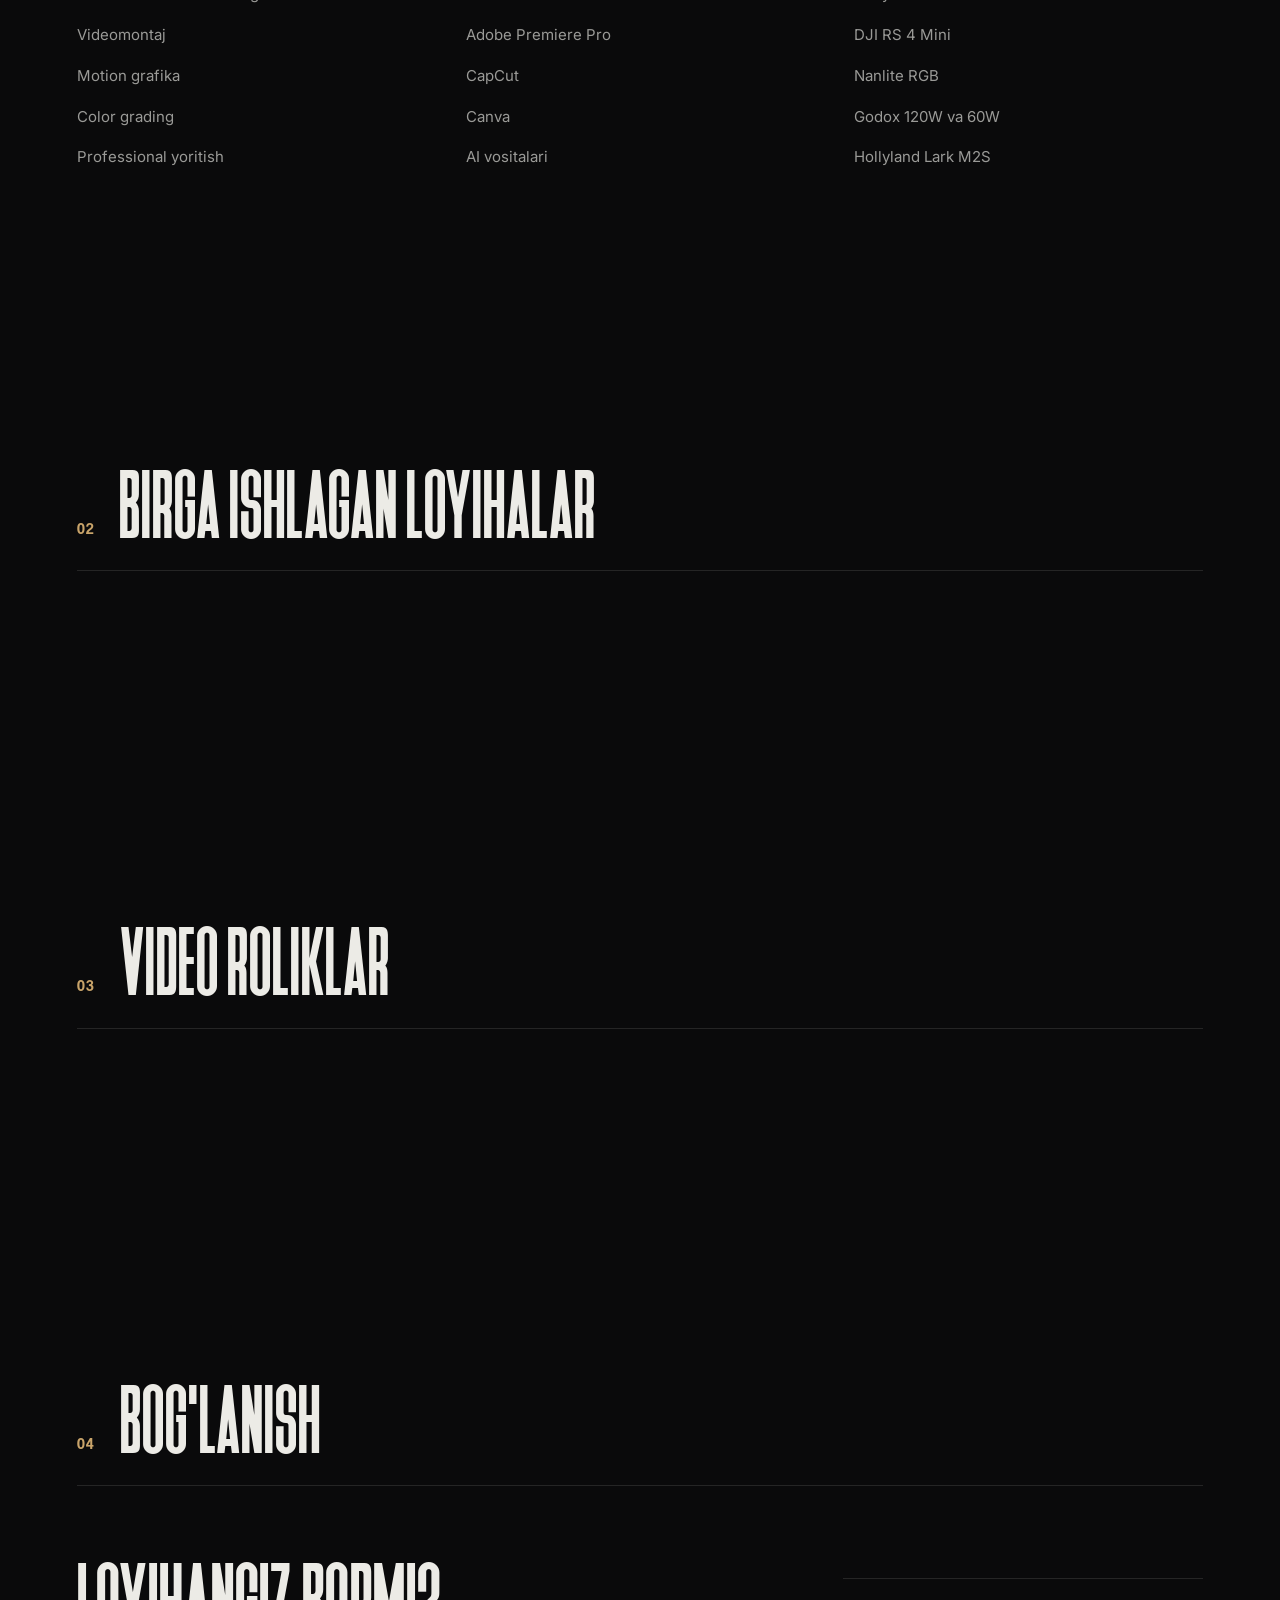
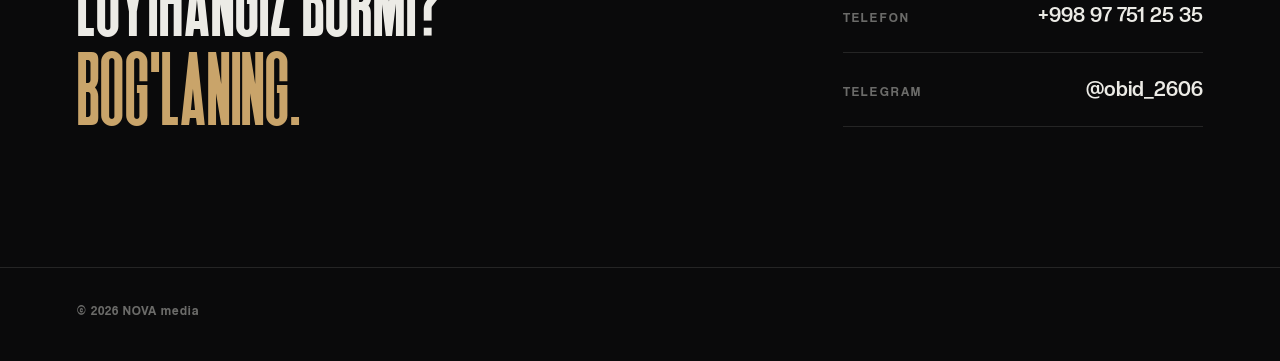
==== commit 812d68cb: "Bog'lanish: telefon raqami va Telegram Co-Authored-By: Claude Opus 5.5 <noreply@anthropic.com> Claud" ====
--- a/index.html
+++ b/index.html
@@ -156,7 +156,20 @@
         <h2>Bog'lanish</h2>
       </header>
 
-      <!-- Bu bo'lim ma'lumotlari keyin qo'shiladi -->
+      <div class="contact__body">
+        <p class="contact__big reveal">Loyihangiz bormi?<br><em>Bog'laning.</em></p>
+
+        <ul class="contact__list">
+          <li class="reveal">
+            <span class="contact__label">Telefon</span>
+            <a href="tel:+998977512535" class="contact__link">+998 97 751 25 35</a>
+          </li>
+          <li class="reveal">
+            <span class="contact__label">Telegram</span>
+            <a href="https://t.me/obid_2606" target="_blank" rel="noopener" class="contact__link">@obid_2606</a>
+          </li>
+        </ul>
+      </div>
 
     </section>
 
--- a/style.css
+++ b/style.css
@@ -587,6 +587,42 @@
 
 .btn:hover { background: var(--accent); color: var(--bg); }
 
+.contact__list {
+  list-style: none;
+  margin: 0;
+  padding: 0;
+  min-width: min(100%, 360px);
+}
+
+.contact__list li {
+  display: flex;
+  justify-content: space-between;
+  align-items: baseline;
+  gap: 24px;
+  padding: 20px 0;
+  border-top: 1px solid var(--line);
+}
+
+.contact__list li:last-child { border-bottom: 1px solid var(--line); }
+
+.contact__label {
+  font-family: var(--font-label);
+  font-size: 13px;
+  letter-spacing: 0.16em;
+  text-transform: uppercase;
+  color: var(--text-faint);
+}
+
+.contact__link {
+  font-family: var(--font-title);
+  font-weight: 700;
+  font-size: 20px;
+  white-space: nowrap;
+  transition: color 0.25s ease;
+}
+
+.contact__link:hover { color: var(--accent); }
+
 /* ===== FOOTER ===== */
 .footer {
   display: flex;
@@ -727,7 +763,7 @@
   .reel--wide { grid-column: auto; }
   .reel--wide .reel__thumb { aspect-ratio: 16 / 9; }
 
-  .contact__body { flex-direction: column; align-items: flex-start; }
+  .contact__body { flex-direction: column; align-items: stretch; }
 
   .footer { flex-direction: column; }
 }
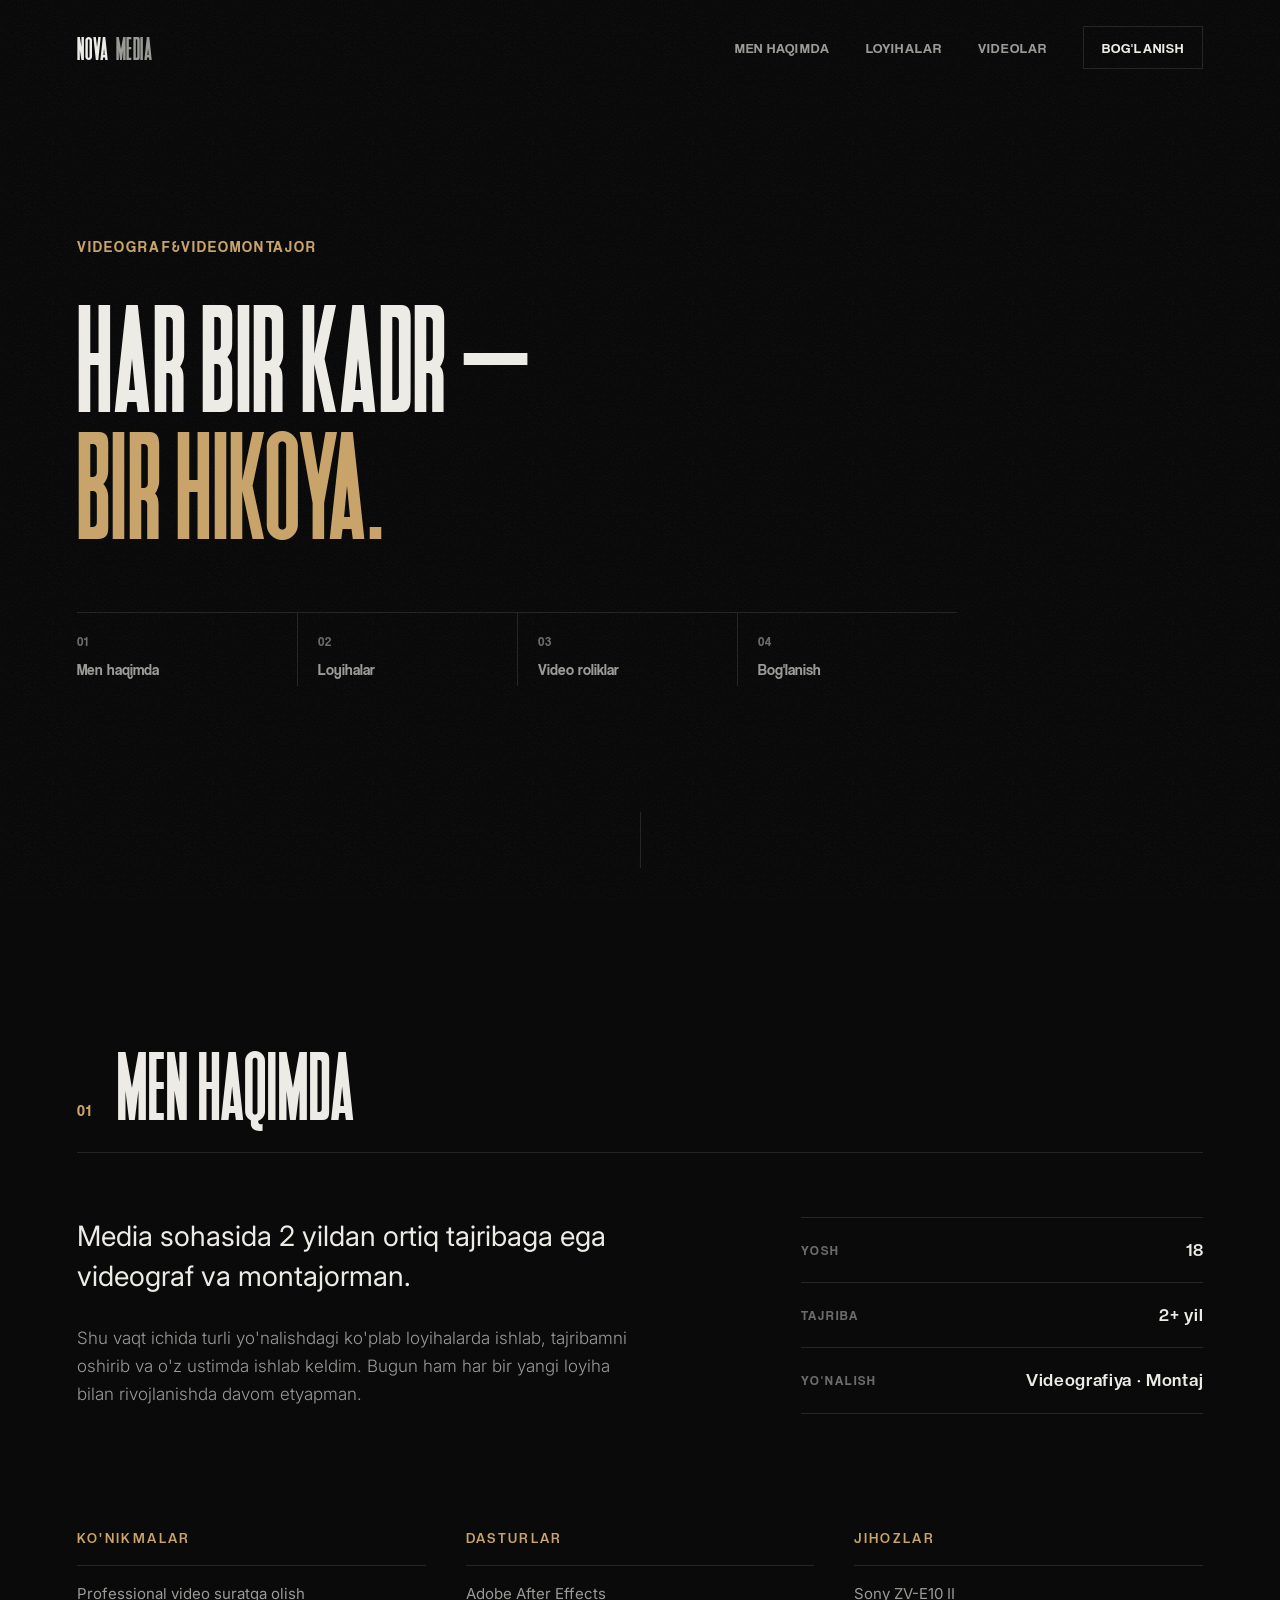
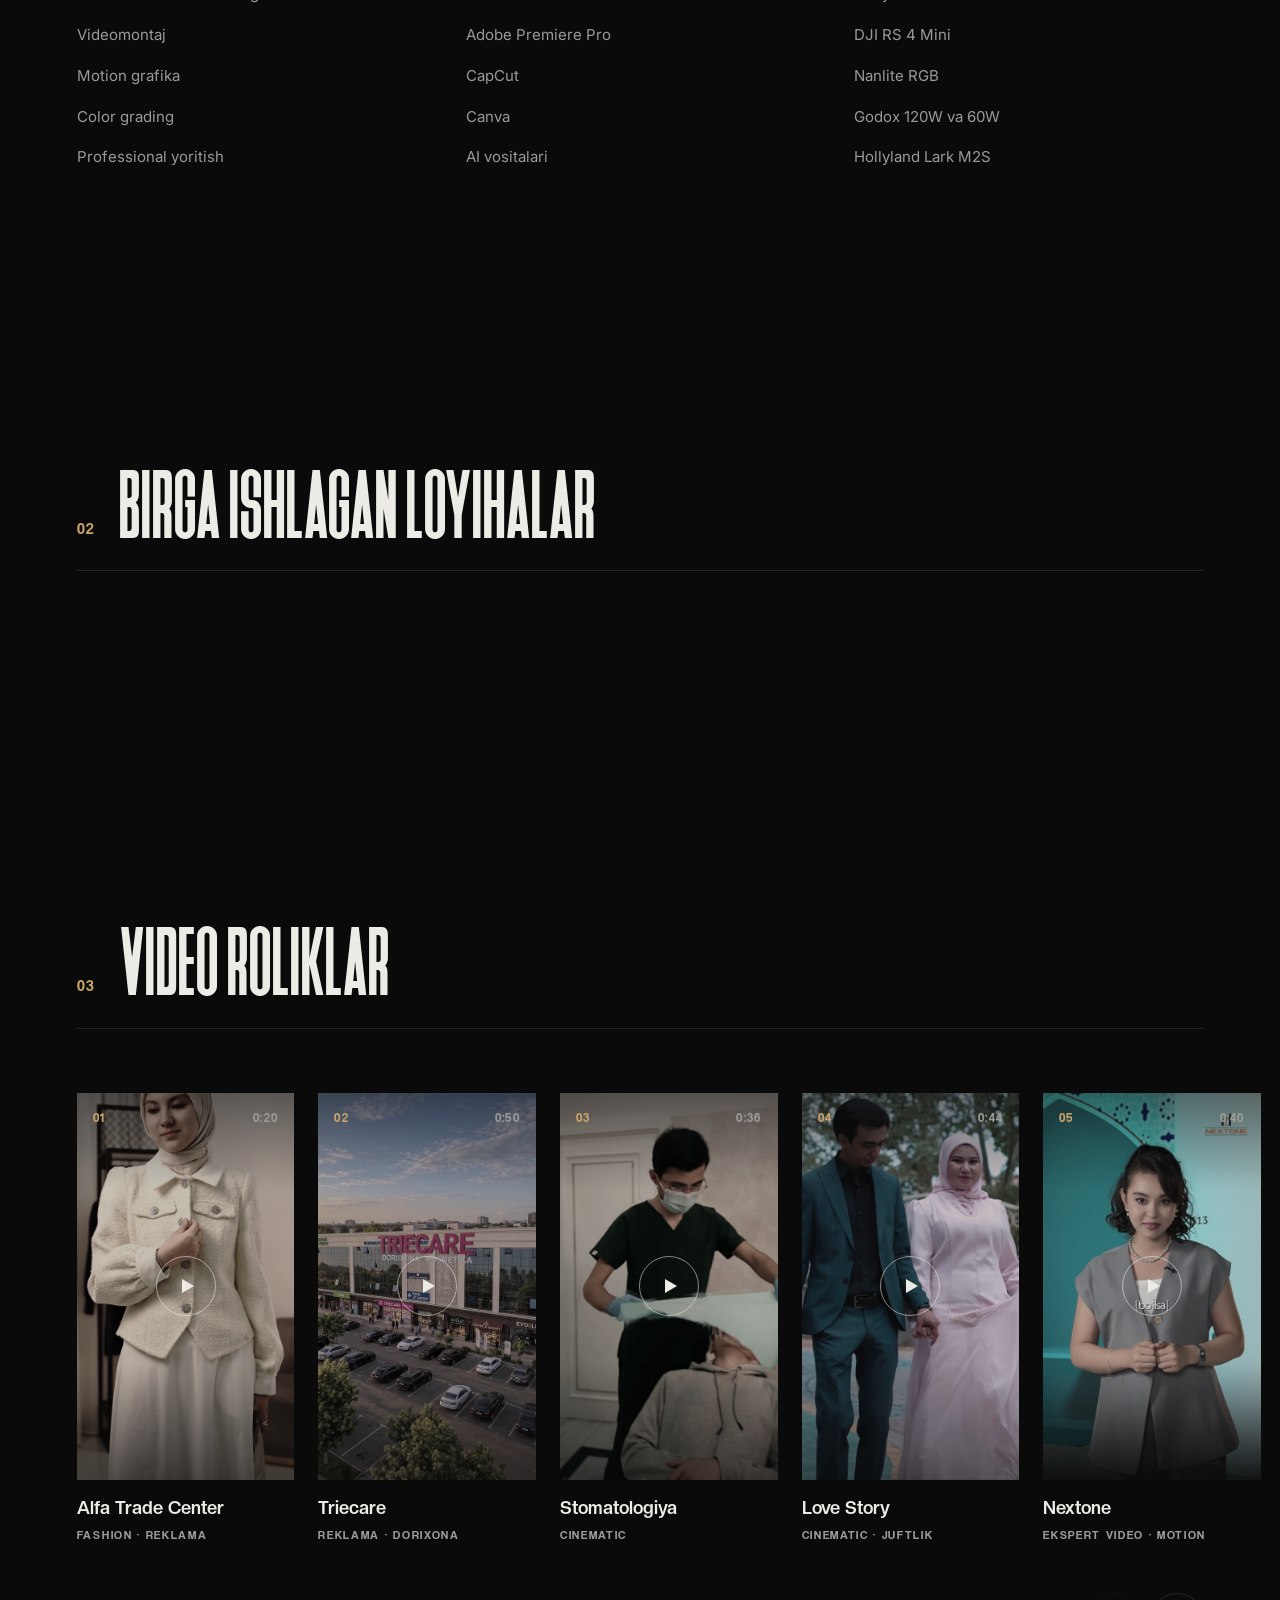
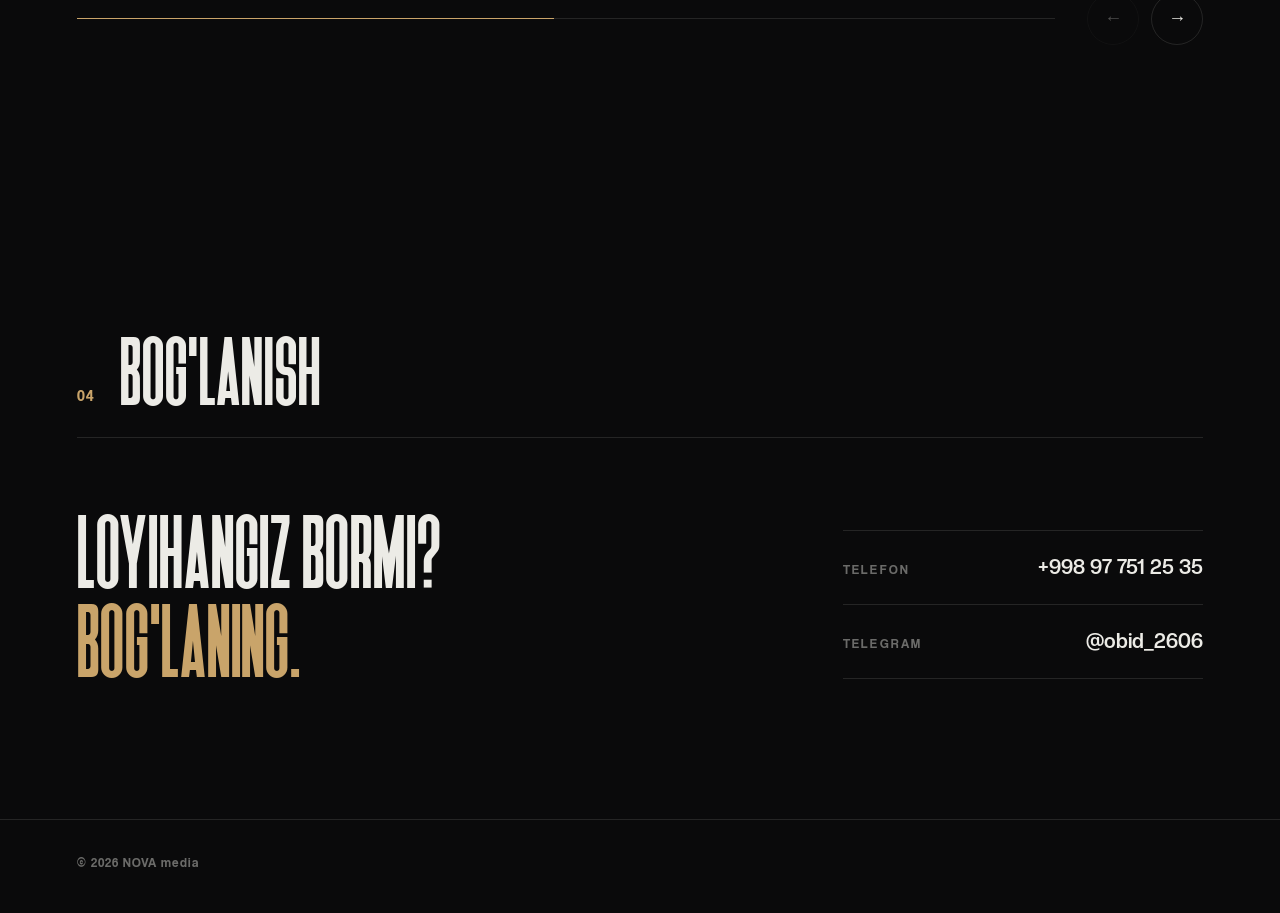
==== commit 4b58a509: "Video roliklar: 10 ta eng yaxshi video, gorizontal skroll lenta - Videolar 720p H.264 ga siqilgan (j" ====
--- a/index.html
+++ b/index.html
@@ -145,7 +145,138 @@
         <h2>Video roliklar</h2>
       </header>
 
-      <!-- Bu bo'lim ma'lumotlari keyin qo'shiladi -->
+      <div class="reels">
+        <div class="reels__track" id="reelsTrack" aria-label="Video roliklar ro'yxati">
+          <article class="reel reveal" data-video="videos/01-alfa.mp4">
+            <div class="reel__thumb">
+              <img src="videos/01-alfa.jpg" alt="Alfa Trade Center — video muqovasi" loading="lazy" width="540" height="960">
+              <span class="reel__num">01</span>
+              <span class="reel__dur">0:20</span>
+              <span class="reel__play" aria-hidden="true"></span>
+            </div>
+            <div class="reel__info">
+              <h3>Alfa Trade Center</h3>
+              <p>Fashion · Reklama</p>
+            </div>
+          </article>
+          <article class="reel reveal" data-video="videos/02-triecare.mp4">
+            <div class="reel__thumb">
+              <img src="videos/02-triecare.jpg" alt="Triecare — video muqovasi" loading="lazy" width="540" height="960">
+              <span class="reel__num">02</span>
+              <span class="reel__dur">0:50</span>
+              <span class="reel__play" aria-hidden="true"></span>
+            </div>
+            <div class="reel__info">
+              <h3>Triecare</h3>
+              <p>Reklama · Dorixona</p>
+            </div>
+          </article>
+          <article class="reel reveal" data-video="videos/03-stomatologiya.mp4">
+            <div class="reel__thumb">
+              <img src="videos/03-stomatologiya.jpg" alt="Stomatologiya — video muqovasi" loading="lazy" width="540" height="960">
+              <span class="reel__num">03</span>
+              <span class="reel__dur">0:36</span>
+              <span class="reel__play" aria-hidden="true"></span>
+            </div>
+            <div class="reel__info">
+              <h3>Stomatologiya</h3>
+              <p>Cinematic</p>
+            </div>
+          </article>
+          <article class="reel reveal" data-video="videos/04-love-story.mp4">
+            <div class="reel__thumb">
+              <img src="videos/04-love-story.jpg" alt="Love Story — video muqovasi" loading="lazy" width="540" height="960">
+              <span class="reel__num">04</span>
+              <span class="reel__dur">0:44</span>
+              <span class="reel__play" aria-hidden="true"></span>
+            </div>
+            <div class="reel__info">
+              <h3>Love Story</h3>
+              <p>Cinematic · Juftlik</p>
+            </div>
+          </article>
+          <article class="reel reveal" data-video="videos/05-nextone.mp4">
+            <div class="reel__thumb">
+              <img src="videos/05-nextone.jpg" alt="Nextone — video muqovasi" loading="lazy" width="540" height="960">
+              <span class="reel__num">05</span>
+              <span class="reel__dur">0:40</span>
+              <span class="reel__play" aria-hidden="true"></span>
+            </div>
+            <div class="reel__info">
+              <h3>Nextone</h3>
+              <p>Ekspert video · Motion</p>
+            </div>
+          </article>
+          <article class="reel reveal" data-video="videos/06-terra-barista.mp4">
+            <div class="reel__thumb">
+              <img src="videos/06-terra-barista.jpg" alt="Terra Cafeteria — video muqovasi" loading="lazy" width="540" height="960">
+              <span class="reel__num">06</span>
+              <span class="reel__dur">0:12</span>
+              <span class="reel__play" aria-hidden="true"></span>
+            </div>
+            <div class="reel__info">
+              <h3>Terra Cafeteria</h3>
+              <p>Barista · Reklama</p>
+            </div>
+          </article>
+          <article class="reel reveal" data-video="videos/07-zein.mp4">
+            <div class="reel__thumb">
+              <img src="videos/07-zein.jpg" alt="Zein EdTech — video muqovasi" loading="lazy" width="540" height="960">
+              <span class="reel__num">07</span>
+              <span class="reel__dur">0:24</span>
+              <span class="reel__play" aria-hidden="true"></span>
+            </div>
+            <div class="reel__info">
+              <h3>Zein EdTech</h3>
+              <p>Ta'lim · Reklama</p>
+            </div>
+          </article>
+          <article class="reel reveal" data-video="videos/08-terra-latte.mp4">
+            <div class="reel__thumb">
+              <img src="videos/08-terra-latte.jpg" alt="Terra Cafeteria — video muqovasi" loading="lazy" width="540" height="960">
+              <span class="reel__num">08</span>
+              <span class="reel__dur">0:07</span>
+              <span class="reel__play" aria-hidden="true"></span>
+            </div>
+            <div class="reel__info">
+              <h3>Terra Cafeteria</h3>
+              <p>Latte art</p>
+            </div>
+          </article>
+          <article class="reel reveal" data-video="videos/09-edev.mp4">
+            <div class="reel__thumb">
+              <img src="videos/09-edev.jpg" alt="edev.uz — video muqovasi" loading="lazy" width="540" height="960">
+              <span class="reel__num">09</span>
+              <span class="reel__dur">0:33</span>
+              <span class="reel__play" aria-hidden="true"></span>
+            </div>
+            <div class="reel__info">
+              <h3>edev.uz</h3>
+              <p>Biznes · Motion</p>
+            </div>
+          </article>
+          <article class="reel reveal" data-video="videos/10-shifokor.mp4">
+            <div class="reel__thumb">
+              <img src="videos/10-shifokor.jpg" alt="Stomatolog — video muqovasi" loading="lazy" width="540" height="960">
+              <span class="reel__num">10</span>
+              <span class="reel__dur">1:03</span>
+              <span class="reel__play" aria-hidden="true"></span>
+            </div>
+            <div class="reel__info">
+              <h3>Stomatolog</h3>
+              <p>Ekspert video</p>
+            </div>
+          </article>
+        </div>
+
+        <div class="reels__controls reveal">
+          <div class="reels__progress" aria-hidden="true"><span id="reelsBar"></span></div>
+          <div class="reels__arrows">
+            <button type="button" class="reels__btn" id="reelsPrev" aria-label="Oldingi videolar">&#8592;</button>
+            <button type="button" class="reels__btn" id="reelsNext" aria-label="Keyingi videolar">&#8594;</button>
+          </div>
+        </div>
+      </div>
 
     </section>
 
--- a/style.css
+++ b/style.css
@@ -462,42 +462,92 @@
 
 .project:hover h3 { color: var(--accent); }
 
-/* ===== 03 VIDEO ROLIKLAR ===== */
+/* ===== 03 VIDEO ROLIKLAR — gorizontal skroll ===== */
 .reels {
-  display: grid;
-  grid-template-columns: repeat(2, minmax(0, 1fr));
-  gap: 64px 40px;
-}
-
-.reel--wide { grid-column: span 2; }
+  /* lenta o'ng tomonda ekran chetigacha cho'ziladi */
+  margin-right: calc(50% - 50vw);
+}
+
+.reels__track {
+  display: flex;
+  gap: 24px;
+  overflow-x: auto;
+  overscroll-behavior-x: contain;
+  scroll-snap-type: x mandatory;
+  scroll-behavior: smooth;
+  padding-right: var(--gutter);
+  padding-bottom: 8px;
+  scrollbar-width: none;
+  cursor: grab;
+}
+
+.reels__track::-webkit-scrollbar { display: none; }
+.reels__track.is-dragging { cursor: grabbing; scroll-snap-type: none; scroll-behavior: auto; }
+.reels__track.is-dragging .reel { pointer-events: none; }
+
+.reel {
+  flex: 0 0 clamp(200px, 17vw, 260px);
+  scroll-snap-align: start;
+  cursor: pointer;
+}
 
 .reel__thumb {
   position: relative;
-  aspect-ratio: 16 / 9;
+  aspect-ratio: 9 / 16;
   overflow: hidden;
-  background-color: #141416;
-  background-size: cover;
-  background-position: center;
-  transition: transform 0.8s var(--ease), filter 0.5s ease;
-  filter: grayscale(0.5) brightness(0.85);
-}
-
-.reel--wide .reel__thumb { aspect-ratio: 21 / 9; }
-
-/* Vaqtinchalik muqovalar (haqiqiy rasm qo'yilgach o'chadi) */
-.t1 { background-image: linear-gradient(120deg, #1b1a18, #2a241b 55%, #121214); }
-.t2 { background-image: linear-gradient(160deg, #15181b, #1f2a2c 60%, #101113); }
-.t3 { background-image: linear-gradient(200deg, #1d1816, #2b1f1a 50%, #111112); }
-.t4 { background-image: linear-gradient(100deg, #121315, #23252b 50%, #16130f); }
+  background: #141416;
+}
+
+.reel__thumb img,
+.reel__thumb video {
+  position: absolute;
+  inset: 0;
+  width: 100%;
+  height: 100%;
+  object-fit: cover;
+  display: block;
+}
+
+.reel__thumb img {
+  filter: grayscale(0.4) brightness(0.8);
+  transition: filter 0.5s ease, transform 0.9s var(--ease);
+  -webkit-user-drag: none;
+  user-select: none;
+}
+
+.reel__thumb video { opacity: 0; transition: opacity 0.4s ease; }
+.reel.is-previewing .reel__thumb video { opacity: 1; }
+
+.reel__thumb::after {
+  content: "";
+  position: absolute;
+  inset: 0;
+  background: linear-gradient(180deg, rgba(10,10,11,0.45) 0%, transparent 25%, transparent 70%, rgba(10,10,11,0.5) 100%);
+  pointer-events: none;
+}
+
+.reel__num,
+.reel__dur {
+  position: absolute;
+  top: 14px;
+  z-index: 1;
+  font-family: var(--font-label);
+  font-size: 13px;
+  letter-spacing: 0.1em;
+}
+
+.reel__num { left: 16px; color: var(--accent); }
+.reel__dur { right: 16px; color: var(--text-muted); }
 
 .reel__play {
   position: absolute;
+  z-index: 1;
   top: 50%; left: 50%;
-  width: 64px; height: 64px;
-  margin: -32px 0 0 -32px;
-  border: 1px solid rgba(236, 235, 230, 0.5);
+  width: 60px; height: 60px;
+  margin: -30px 0 0 -30px;
+  border: 1px solid rgba(236, 235, 230, 0.55);
   border-radius: 50%;
-  transition: border-color 0.3s ease, transform 0.4s var(--ease);
+  transition: border-color 0.3s ease, transform 0.4s var(--ease), opacity 0.3s ease;
 }
 
 .reel__play::after {
@@ -510,50 +560,72 @@
   border-color: transparent transparent transparent var(--text);
 }
 
-.reel.is-playable { cursor: pointer; }
-
-.reel.is-playable:hover .reel__thumb { filter: grayscale(0) brightness(1); }
-.reel.is-playable:hover .reel__play { border-color: var(--accent); transform: scale(1.08); }
-
-.reel.is-soon .reel__play { display: none; }
-
-.reel.is-soon .reel__thumb::after {
-  content: "Tez orada";
-  position: absolute;
-  inset: 0;
-  display: flex;
-  align-items: center;
-  justify-content: center;
-  font-family: var(--font-label);
-  font-size: 14px;
-  letter-spacing: 0.24em;
-  color: var(--text-faint);
-}
-
-.reel__info {
-  display: flex;
-  justify-content: space-between;
-  align-items: baseline;
-  gap: 16px;
-  flex-wrap: wrap;
-  padding-top: 20px;
-}
+.reel:hover .reel__thumb img,
+.reel:focus-visible .reel__thumb img { filter: grayscale(0) brightness(1); transform: scale(1.03); }
+.reel:hover .reel__play { border-color: var(--accent); transform: scale(1.08); }
+.reel.is-previewing .reel__play { opacity: 0; }
+
+.reel__info { padding-top: 16px; }
 
 .reel__info h3 {
   font-family: var(--font-title);
   font-weight: 700;
-  font-size: 20px;
-  letter-spacing: 0.04em;
-}
+  font-size: 18px;
+  line-height: 1.3;
+  transition: color 0.25s ease;
+}
+
+.reel:hover .reel__info h3 { color: var(--accent); }
 
 .reel__info p {
-  margin: 0;
-  font-family: var(--font-label);
-  font-size: 13px;
+  margin: 6px 0 0;
+  font-family: var(--font-label);
+  font-size: 12px;
   letter-spacing: 0.14em;
   text-transform: uppercase;
   color: var(--text-muted);
 }
+
+.reels__controls {
+  display: flex;
+  align-items: center;
+  gap: 32px;
+  margin-top: 40px;
+  padding-right: var(--gutter);
+}
+
+.reels__progress {
+  flex: 1;
+  height: 1px;
+  background: var(--line);
+  position: relative;
+  overflow: hidden;
+}
+
+.reels__progress span {
+  position: absolute;
+  left: 0; top: 0; bottom: 0;
+  width: 20%;
+  background: var(--accent);
+  transition: transform 0.15s linear;
+}
+
+.reels__arrows { display: flex; gap: 12px; }
+
+.reels__btn {
+  width: 52px;
+  height: 52px;
+  border: 1px solid var(--line);
+  border-radius: 50%;
+  background: none;
+  color: var(--text);
+  font-size: 18px;
+  cursor: pointer;
+  transition: border-color 0.25s ease, color 0.25s ease, opacity 0.25s ease;
+}
+
+.reels__btn:hover:not(:disabled) { border-color: var(--accent); color: var(--accent); }
+.reels__btn:disabled { opacity: 0.3; cursor: default; }
 
 /* ===== 04 BOG'LANISH ===== */
 .contact__body {
@@ -664,6 +736,18 @@
   position: relative;
   aspect-ratio: 16 / 9;
   background: #000;
+}
+
+.video-modal.is-vertical {
+  width: auto;
+  max-width: none;
+}
+
+.video-modal.is-vertical .video-modal__frame {
+  height: min(86vh, 960px);
+  height: min(86svh, 960px);
+  aspect-ratio: 9 / 16;
+  max-width: calc(100vw - 48px);
 }
 
 .video-modal__frame iframe,
@@ -759,9 +843,10 @@
   .project { grid-template-columns: 1fr; gap: 10px; padding: 32px 0; }
   .project__role { grid-column: auto; white-space: normal; }
 
-  .reels { grid-template-columns: 1fr; gap: 48px; }
-  .reel--wide { grid-column: auto; }
-  .reel--wide .reel__thumb { aspect-ratio: 16 / 9; }
+  .reels__track { gap: 14px; }
+  .reel { flex-basis: 64vw; }
+  .reels__controls { margin-top: 28px; }
+  .reels__btn { width: 44px; height: 44px; }
 
   .contact__body { flex-direction: column; align-items: stretch; }
 
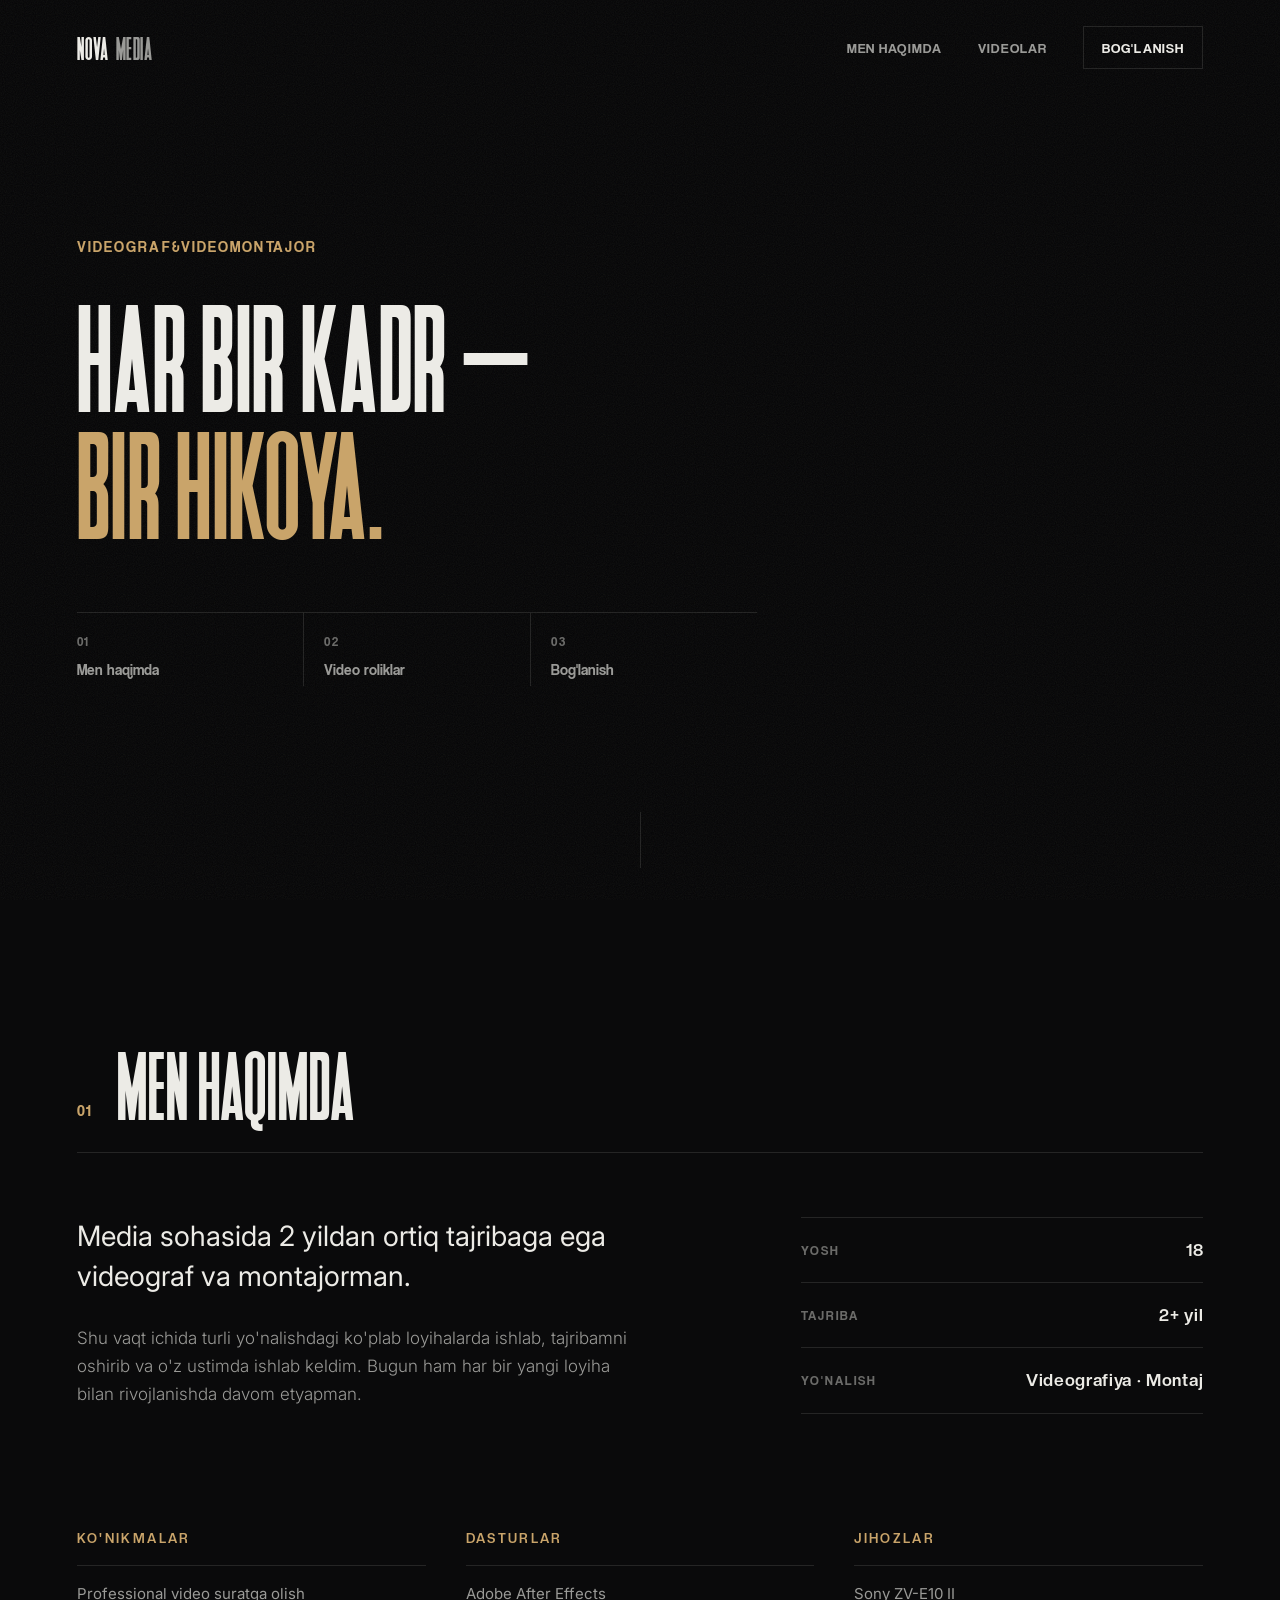
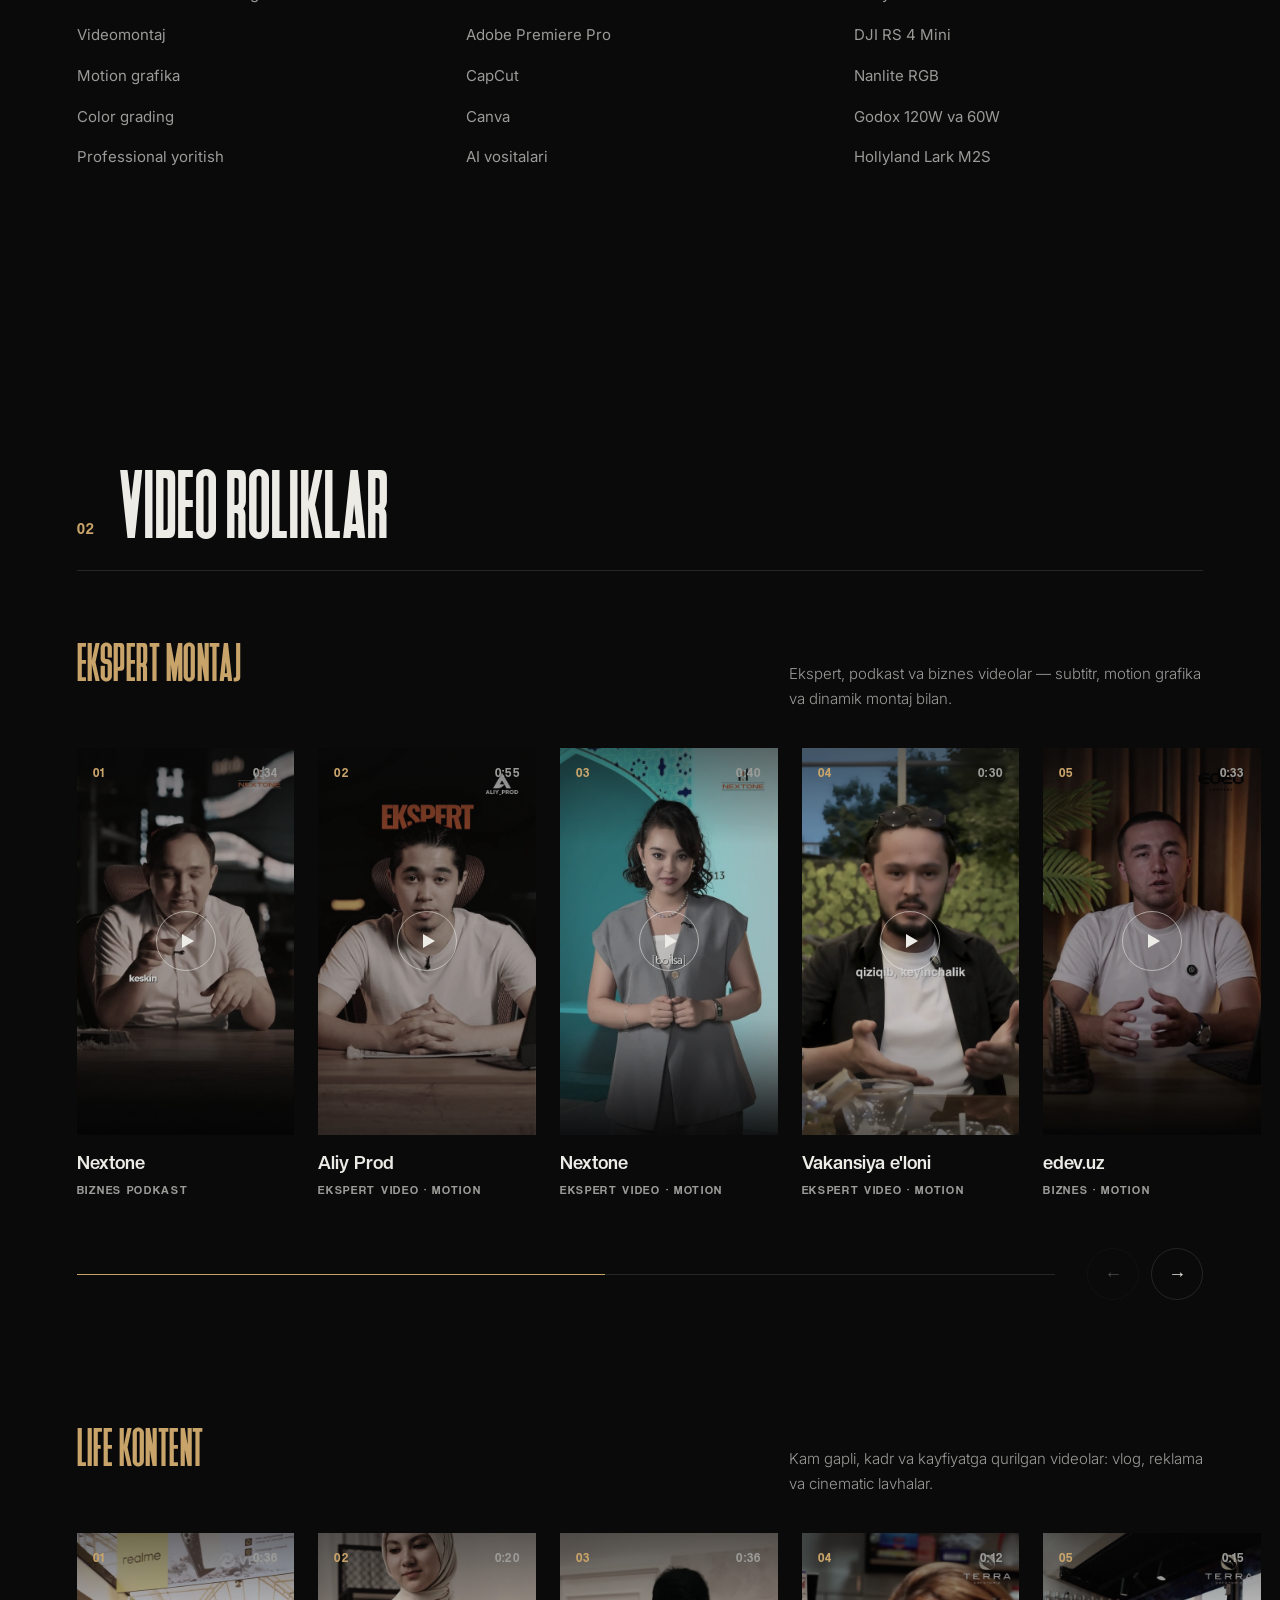
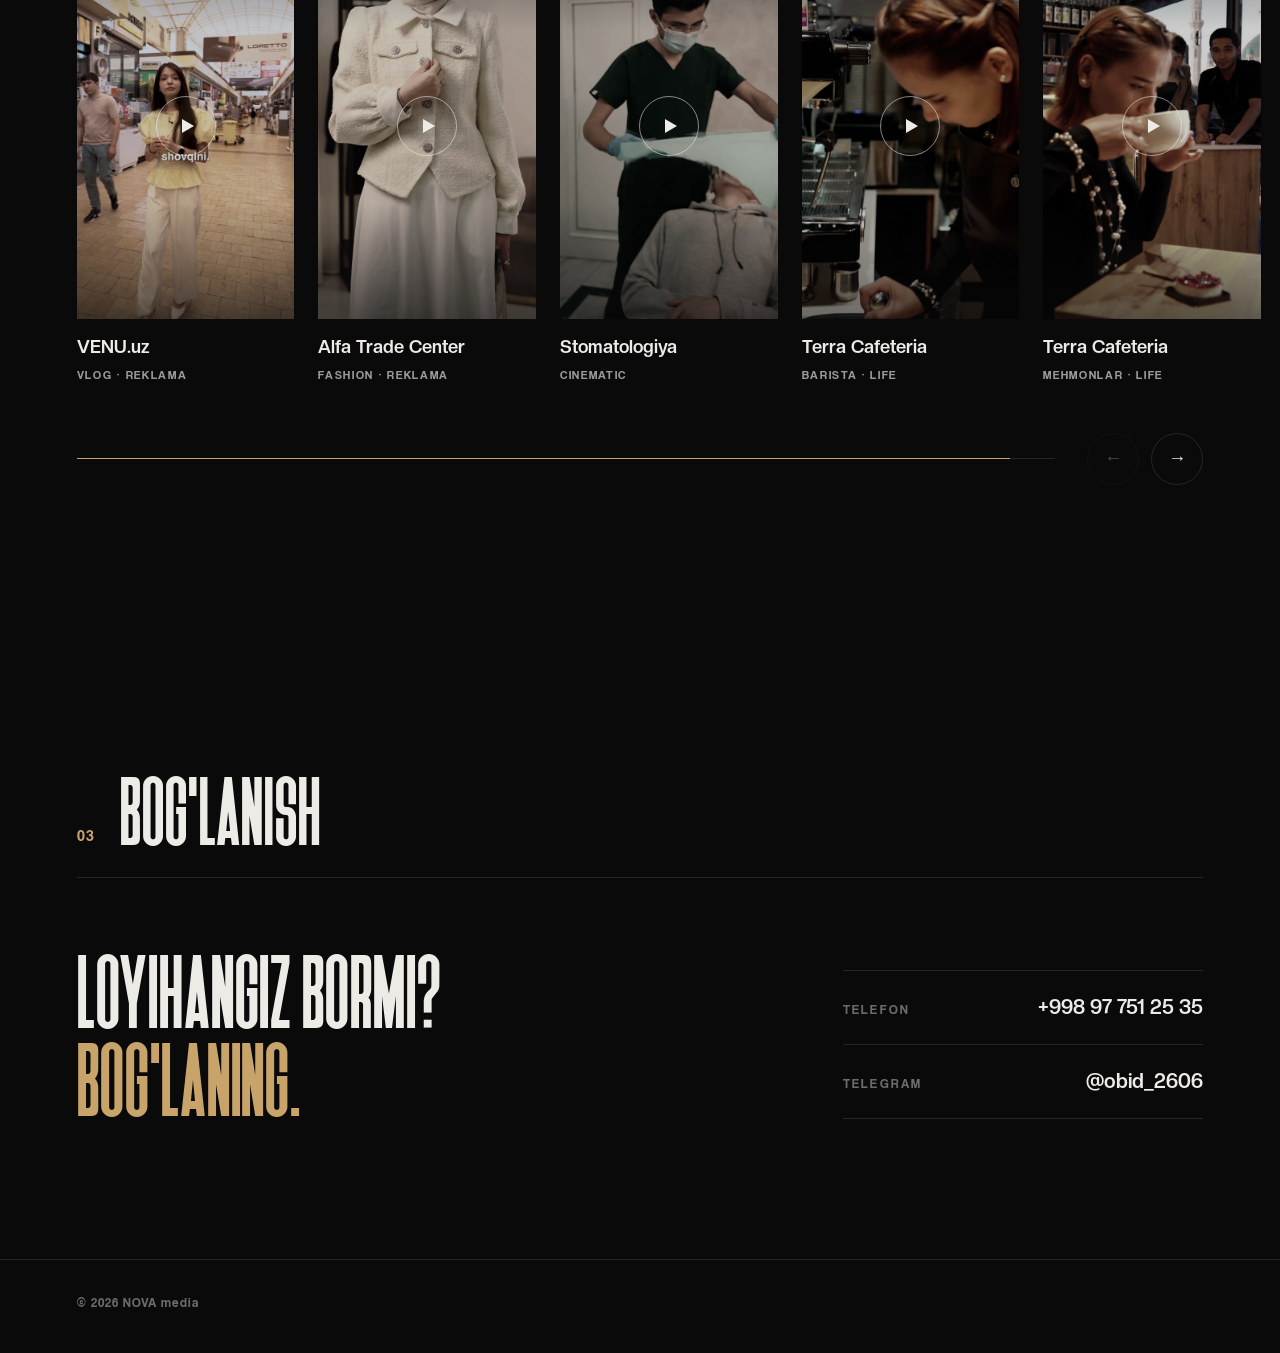
==== commit 778e746a: "Loyihalar bo'limi olib tashlandi; videolar yangilandi: Ekspert montaj va Life kontent lentalari Co-A" ====
--- a/index.html
+++ b/index.html
@@ -38,7 +38,6 @@
 
     <nav class="nav__links" id="navLinks" aria-label="Asosiy menyu">
       <a href="#haqimda">Men haqimda</a>
-      <a href="#loyihalar">Loyihalar</a>
       <a href="#videolar">Videolar</a>
       <a href="#boglanish" class="nav__cta">Bog'lanish</a>
     </nav>
@@ -54,9 +53,8 @@
 
         <ol class="hero__index reveal" aria-label="Bo'limlar">
           <li><a href="#haqimda"><span>01</span>Men haqimda</a></li>
-          <li><a href="#loyihalar"><span>02</span>Loyihalar</a></li>
-          <li><a href="#videolar"><span>03</span>Video roliklar</a></li>
-          <li><a href="#boglanish"><span>04</span>Bog'lanish</a></li>
+          <li><a href="#videolar"><span>02</span>Video roliklar</a></li>
+          <li><a href="#boglanish"><span>03</span>Bog'lanish</a></li>
         </ol>
       </div>
 
@@ -127,163 +125,225 @@
 
     </section>
 
-    <!-- ===== 02 · LOYIHALAR ===== -->
-    <section class="section" id="loyihalar">
+
+    <!-- ===== 02 · VIDEO ROLIKLAR ===== -->
+    <section class="section" id="videolar">
       <header class="section__head reveal">
         <span class="section__num">02</span>
-        <h2>Birga ishlagan loyihalar</h2>
+        <h2>Video roliklar</h2>
       </header>
 
-      <!-- Bu bo'lim ma'lumotlari keyin qo'shiladi -->
-
+      <div class="reels-group">
+        <div class="reels-group__head reveal">
+          <h3>Ekspert montaj</h3>
+          <p>Ekspert, podkast va biznes videolar — subtitr, motion grafika va dinamik montaj bilan.</p>
+        </div>
+        <div class="reels">
+          <div class="reels__track" aria-label="Ekspert montaj videolari">
+            <article class="reel reveal" data-video="videos/e01-nextone-podkast.mp4">
+              <div class="reel__thumb">
+                <img src="videos/e01-nextone-podkast.jpg" alt="Nextone — video muqovasi" loading="lazy" width="540" height="960">
+                <span class="reel__num">01</span>
+                <span class="reel__dur">0:34</span>
+                <span class="reel__play" aria-hidden="true"></span>
+              </div>
+              <div class="reel__info">
+                <h3>Nextone</h3>
+                <p>Biznes podkast</p>
+              </div>
+            </article>
+            <article class="reel reveal" data-video="videos/e02-aliy-prod.mp4">
+              <div class="reel__thumb">
+                <img src="videos/e02-aliy-prod.jpg" alt="Aliy Prod — video muqovasi" loading="lazy" width="540" height="960">
+                <span class="reel__num">02</span>
+                <span class="reel__dur">0:55</span>
+                <span class="reel__play" aria-hidden="true"></span>
+              </div>
+              <div class="reel__info">
+                <h3>Aliy Prod</h3>
+                <p>Ekspert video · Motion</p>
+              </div>
+            </article>
+            <article class="reel reveal" data-video="videos/e03-nextone.mp4">
+              <div class="reel__thumb">
+                <img src="videos/e03-nextone.jpg" alt="Nextone — video muqovasi" loading="lazy" width="540" height="960">
+                <span class="reel__num">03</span>
+                <span class="reel__dur">0:40</span>
+                <span class="reel__play" aria-hidden="true"></span>
+              </div>
+              <div class="reel__info">
+                <h3>Nextone</h3>
+                <p>Ekspert video · Motion</p>
+              </div>
+            </article>
+            <article class="reel reveal" data-video="videos/e04-vakansiya.mp4">
+              <div class="reel__thumb">
+                <img src="videos/e04-vakansiya.jpg" alt="Vakansiya e'loni — video muqovasi" loading="lazy" width="540" height="960">
+                <span class="reel__num">04</span>
+                <span class="reel__dur">0:30</span>
+                <span class="reel__play" aria-hidden="true"></span>
+              </div>
+              <div class="reel__info">
+                <h3>Vakansiya e'loni</h3>
+                <p>Ekspert video · Motion</p>
+              </div>
+            </article>
+            <article class="reel reveal" data-video="videos/e05-edev.mp4">
+              <div class="reel__thumb">
+                <img src="videos/e05-edev.jpg" alt="edev.uz — video muqovasi" loading="lazy" width="540" height="960">
+                <span class="reel__num">05</span>
+                <span class="reel__dur">0:33</span>
+                <span class="reel__play" aria-hidden="true"></span>
+              </div>
+              <div class="reel__info">
+                <h3>edev.uz</h3>
+                <p>Biznes · Motion</p>
+              </div>
+            </article>
+            <article class="reel reveal" data-video="videos/e06-nextone-jamoa.mp4">
+              <div class="reel__thumb">
+                <img src="videos/e06-nextone-jamoa.jpg" alt="Nextone — video muqovasi" loading="lazy" width="540" height="960">
+                <span class="reel__num">06</span>
+                <span class="reel__dur">0:41</span>
+                <span class="reel__play" aria-hidden="true"></span>
+              </div>
+              <div class="reel__info">
+                <h3>Nextone</h3>
+                <p>Biznes podkast</p>
+              </div>
+            </article>
+            <article class="reel reveal" data-video="videos/e07-stomatolog.mp4">
+              <div class="reel__thumb">
+                <img src="videos/e07-stomatolog.jpg" alt="Stomatolog — video muqovasi" loading="lazy" width="540" height="960">
+                <span class="reel__num">07</span>
+                <span class="reel__dur">1:03</span>
+                <span class="reel__play" aria-hidden="true"></span>
+              </div>
+              <div class="reel__info">
+                <h3>Stomatolog</h3>
+                <p>Ekspert video</p>
+              </div>
+            </article>
+            <article class="reel reveal" data-video="videos/e08-zein.mp4">
+              <div class="reel__thumb">
+                <img src="videos/e08-zein.jpg" alt="Zein EdTech — video muqovasi" loading="lazy" width="540" height="960">
+                <span class="reel__num">08</span>
+                <span class="reel__dur">0:24</span>
+                <span class="reel__play" aria-hidden="true"></span>
+              </div>
+              <div class="reel__info">
+                <h3>Zein EdTech</h3>
+                <p>Ta'lim · Reklama</p>
+              </div>
+            </article>
+            <article class="reel reveal" data-video="videos/e09-breketlar.mp4">
+              <div class="reel__thumb">
+                <img src="videos/e09-breketlar.jpg" alt="Breketlar narxi — video muqovasi" loading="lazy" width="540" height="960">
+                <span class="reel__num">09</span>
+                <span class="reel__dur">1:06</span>
+                <span class="reel__play" aria-hidden="true"></span>
+              </div>
+              <div class="reel__info">
+                <h3>Breketlar narxi</h3>
+                <p>Ekspert video · Motion</p>
+              </div>
+            </article>
+          </div>
+
+          <div class="reels__controls reveal">
+            <div class="reels__progress" aria-hidden="true"><span class="reels__bar"></span></div>
+            <div class="reels__arrows">
+              <button type="button" class="reels__btn reels__prev" aria-label="Oldingi videolar">&#8592;</button>
+              <button type="button" class="reels__btn reels__next" aria-label="Keyingi videolar">&#8594;</button>
+            </div>
+          </div>
+        </div>
+      </div>
+
+      <div class="reels-group">
+        <div class="reels-group__head reveal">
+          <h3>Life kontent</h3>
+          <p>Kam gapli, kadr va kayfiyatga qurilgan videolar: vlog, reklama va cinematic lavhalar.</p>
+        </div>
+        <div class="reels">
+          <div class="reels__track" aria-label="Life kontent videolari">
+            <article class="reel reveal" data-video="videos/l01-venu.mp4">
+              <div class="reel__thumb">
+                <img src="videos/l01-venu.jpg" alt="VENU.uz — video muqovasi" loading="lazy" width="540" height="960">
+                <span class="reel__num">01</span>
+                <span class="reel__dur">0:36</span>
+                <span class="reel__play" aria-hidden="true"></span>
+              </div>
+              <div class="reel__info">
+                <h3>VENU.uz</h3>
+                <p>Vlog · Reklama</p>
+              </div>
+            </article>
+            <article class="reel reveal" data-video="videos/l02-alfa.mp4">
+              <div class="reel__thumb">
+                <img src="videos/l02-alfa.jpg" alt="Alfa Trade Center — video muqovasi" loading="lazy" width="540" height="960">
+                <span class="reel__num">02</span>
+                <span class="reel__dur">0:20</span>
+                <span class="reel__play" aria-hidden="true"></span>
+              </div>
+              <div class="reel__info">
+                <h3>Alfa Trade Center</h3>
+                <p>Fashion · Reklama</p>
+              </div>
+            </article>
+            <article class="reel reveal" data-video="videos/l03-stomatologiya.mp4">
+              <div class="reel__thumb">
+                <img src="videos/l03-stomatologiya.jpg" alt="Stomatologiya — video muqovasi" loading="lazy" width="540" height="960">
+                <span class="reel__num">03</span>
+                <span class="reel__dur">0:36</span>
+                <span class="reel__play" aria-hidden="true"></span>
+              </div>
+              <div class="reel__info">
+                <h3>Stomatologiya</h3>
+                <p>Cinematic</p>
+              </div>
+            </article>
+            <article class="reel reveal" data-video="videos/l04-terra-barista.mp4">
+              <div class="reel__thumb">
+                <img src="videos/l04-terra-barista.jpg" alt="Terra Cafeteria — video muqovasi" loading="lazy" width="540" height="960">
+                <span class="reel__num">04</span>
+                <span class="reel__dur">0:12</span>
+                <span class="reel__play" aria-hidden="true"></span>
+              </div>
+              <div class="reel__info">
+                <h3>Terra Cafeteria</h3>
+                <p>Barista · Life</p>
+              </div>
+            </article>
+            <article class="reel reveal" data-video="videos/l05-terra-mehmon.mp4">
+              <div class="reel__thumb">
+                <img src="videos/l05-terra-mehmon.jpg" alt="Terra Cafeteria — video muqovasi" loading="lazy" width="540" height="960">
+                <span class="reel__num">05</span>
+                <span class="reel__dur">0:15</span>
+                <span class="reel__play" aria-hidden="true"></span>
+              </div>
+              <div class="reel__info">
+                <h3>Terra Cafeteria</h3>
+                <p>Mehmonlar · Life</p>
+              </div>
+            </article>
+          </div>
+
+          <div class="reels__controls reveal">
+            <div class="reels__progress" aria-hidden="true"><span class="reels__bar"></span></div>
+            <div class="reels__arrows">
+              <button type="button" class="reels__btn reels__prev" aria-label="Oldingi videolar">&#8592;</button>
+              <button type="button" class="reels__btn reels__next" aria-label="Keyingi videolar">&#8594;</button>
+            </div>
+          </div>
+        </div>
+      </div>
     </section>
 
-    <!-- ===== 03 · VIDEO ROLIKLAR ===== -->
-    <section class="section" id="videolar">
+    <!-- ===== 03 · BOG'LANISH ===== -->
+    <section class="section contact" id="boglanish">
       <header class="section__head reveal">
         <span class="section__num">03</span>
-        <h2>Video roliklar</h2>
-      </header>
-
-      <div class="reels">
-        <div class="reels__track" id="reelsTrack" aria-label="Video roliklar ro'yxati">
-          <article class="reel reveal" data-video="videos/01-alfa.mp4">
-            <div class="reel__thumb">
-              <img src="videos/01-alfa.jpg" alt="Alfa Trade Center — video muqovasi" loading="lazy" width="540" height="960">
-              <span class="reel__num">01</span>
-              <span class="reel__dur">0:20</span>
-              <span class="reel__play" aria-hidden="true"></span>
-            </div>
-            <div class="reel__info">
-              <h3>Alfa Trade Center</h3>
-              <p>Fashion · Reklama</p>
-            </div>
-          </article>
-          <article class="reel reveal" data-video="videos/02-triecare.mp4">
-            <div class="reel__thumb">
-              <img src="videos/02-triecare.jpg" alt="Triecare — video muqovasi" loading="lazy" width="540" height="960">
-              <span class="reel__num">02</span>
-              <span class="reel__dur">0:50</span>
-              <span class="reel__play" aria-hidden="true"></span>
-            </div>
-            <div class="reel__info">
-              <h3>Triecare</h3>
-              <p>Reklama · Dorixona</p>
-            </div>
-          </article>
-          <article class="reel reveal" data-video="videos/03-stomatologiya.mp4">
-            <div class="reel__thumb">
-              <img src="videos/03-stomatologiya.jpg" alt="Stomatologiya — video muqovasi" loading="lazy" width="540" height="960">
-              <span class="reel__num">03</span>
-              <span class="reel__dur">0:36</span>
-              <span class="reel__play" aria-hidden="true"></span>
-            </div>
-            <div class="reel__info">
-              <h3>Stomatologiya</h3>
-              <p>Cinematic</p>
-            </div>
-          </article>
-          <article class="reel reveal" data-video="videos/04-love-story.mp4">
-            <div class="reel__thumb">
-              <img src="videos/04-love-story.jpg" alt="Love Story — video muqovasi" loading="lazy" width="540" height="960">
-              <span class="reel__num">04</span>
-              <span class="reel__dur">0:44</span>
-              <span class="reel__play" aria-hidden="true"></span>
-            </div>
-            <div class="reel__info">
-              <h3>Love Story</h3>
-              <p>Cinematic · Juftlik</p>
-            </div>
-          </article>
-          <article class="reel reveal" data-video="videos/05-nextone.mp4">
-            <div class="reel__thumb">
-              <img src="videos/05-nextone.jpg" alt="Nextone — video muqovasi" loading="lazy" width="540" height="960">
-              <span class="reel__num">05</span>
-              <span class="reel__dur">0:40</span>
-              <span class="reel__play" aria-hidden="true"></span>
-            </div>
-            <div class="reel__info">
-              <h3>Nextone</h3>
-              <p>Ekspert video · Motion</p>
-            </div>
-          </article>
-          <article class="reel reveal" data-video="videos/06-terra-barista.mp4">
-            <div class="reel__thumb">
-              <img src="videos/06-terra-barista.jpg" alt="Terra Cafeteria — video muqovasi" loading="lazy" width="540" height="960">
-              <span class="reel__num">06</span>
-              <span class="reel__dur">0:12</span>
-              <span class="reel__play" aria-hidden="true"></span>
-            </div>
-            <div class="reel__info">
-              <h3>Terra Cafeteria</h3>
-              <p>Barista · Reklama</p>
-            </div>
-          </article>
-          <article class="reel reveal" data-video="videos/07-zein.mp4">
-            <div class="reel__thumb">
-              <img src="videos/07-zein.jpg" alt="Zein EdTech — video muqovasi" loading="lazy" width="540" height="960">
-              <span class="reel__num">07</span>
-              <span class="reel__dur">0:24</span>
-              <span class="reel__play" aria-hidden="true"></span>
-            </div>
-            <div class="reel__info">
-              <h3>Zein EdTech</h3>
-              <p>Ta'lim · Reklama</p>
-            </div>
-          </article>
-          <article class="reel reveal" data-video="videos/08-terra-latte.mp4">
-            <div class="reel__thumb">
-              <img src="videos/08-terra-latte.jpg" alt="Terra Cafeteria — video muqovasi" loading="lazy" width="540" height="960">
-              <span class="reel__num">08</span>
-              <span class="reel__dur">0:07</span>
-              <span class="reel__play" aria-hidden="true"></span>
-            </div>
-            <div class="reel__info">
-              <h3>Terra Cafeteria</h3>
-              <p>Latte art</p>
-            </div>
-          </article>
-          <article class="reel reveal" data-video="videos/09-edev.mp4">
-            <div class="reel__thumb">
-              <img src="videos/09-edev.jpg" alt="edev.uz — video muqovasi" loading="lazy" width="540" height="960">
-              <span class="reel__num">09</span>
-              <span class="reel__dur">0:33</span>
-              <span class="reel__play" aria-hidden="true"></span>
-            </div>
-            <div class="reel__info">
-              <h3>edev.uz</h3>
-              <p>Biznes · Motion</p>
-            </div>
-          </article>
-          <article class="reel reveal" data-video="videos/10-shifokor.mp4">
-            <div class="reel__thumb">
-              <img src="videos/10-shifokor.jpg" alt="Stomatolog — video muqovasi" loading="lazy" width="540" height="960">
-              <span class="reel__num">10</span>
-              <span class="reel__dur">1:03</span>
-              <span class="reel__play" aria-hidden="true"></span>
-            </div>
-            <div class="reel__info">
-              <h3>Stomatolog</h3>
-              <p>Ekspert video</p>
-            </div>
-          </article>
-        </div>
-
-        <div class="reels__controls reveal">
-          <div class="reels__progress" aria-hidden="true"><span id="reelsBar"></span></div>
-          <div class="reels__arrows">
-            <button type="button" class="reels__btn" id="reelsPrev" aria-label="Oldingi videolar">&#8592;</button>
-            <button type="button" class="reels__btn" id="reelsNext" aria-label="Keyingi videolar">&#8594;</button>
-          </div>
-        </div>
-      </div>
-
-    </section>
-
-    <!-- ===== 04 · BOG'LANISH ===== -->
-    <section class="section contact" id="boglanish">
-      <header class="section__head reveal">
-        <span class="section__num">04</span>
         <h2>Bog'lanish</h2>
       </header>
 
--- a/style.css
+++ b/style.css
@@ -249,9 +249,9 @@
   margin: 72px 0 0;
   padding: 0;
   display: grid;
-  grid-template-columns: repeat(4, minmax(0, 1fr));
+  grid-template-columns: repeat(3, minmax(0, 1fr));
   border-top: 1px solid var(--line);
-  max-width: 880px;
+  max-width: 680px;
 }
 
 .hero__index li + li { border-left: 1px solid var(--line); }
@@ -415,54 +415,36 @@
   color: var(--text-muted);
 }
 
-/* ===== 02 LOYIHALAR ===== */
-.projects { border-top: 1px solid var(--line); }
-
-.project {
-  display: grid;
-  grid-template-columns: 120px 1fr auto;
-  gap: 40px;
+/* ===== 02 VIDEO ROLIKLAR — ikkita gorizontal lenta ===== */
+.reels-group + .reels-group { margin-top: 120px; }
+
+.reels-group__head {
+  display: flex;
+  justify-content: space-between;
   align-items: baseline;
-  padding: 40px 0;
-  border-bottom: 1px solid var(--line);
-  transition: background 0.3s ease;
-}
-
-.project__year {
-  font-family: var(--font-label);
+  gap: 24px 48px;
+  flex-wrap: wrap;
+  margin-bottom: 36px;
+}
+
+.reels-group__head h3 {
+  font-family: var(--font-display);
+  font-weight: 400;
+  font-size: clamp(34px, 4vw, 56px);
+  line-height: 0.95;
+  letter-spacing: 0.01em;
+  text-transform: uppercase;
+  color: var(--accent);
+}
+
+.reels-group__head p {
+  margin: 0;
+  max-width: 46ch;
+  font-weight: 300;
   font-size: 15px;
-  letter-spacing: 0.1em;
-  color: var(--text-faint);
-}
-
-.project h3 {
-  font-family: var(--font-title);
-  font-weight: 700;
-  font-size: clamp(20px, 1.9vw, 24px);
-  letter-spacing: 0.04em;
-  margin-bottom: 10px;
-  transition: color 0.3s ease;
-}
-
-.project p {
-  margin: 0;
-  max-width: 60ch;
   color: var(--text-muted);
-  font-weight: 300;
-}
-
-.project__role {
-  font-family: var(--font-label);
-  font-size: 13px;
-  letter-spacing: 0.14em;
-  text-transform: uppercase;
-  color: var(--text-muted);
-  white-space: nowrap;
-}
-
-.project:hover h3 { color: var(--accent); }
-
-/* ===== 03 VIDEO ROLIKLAR — gorizontal skroll ===== */
+}
+
 .reels {
   /* lenta o'ng tomonda ekran chetigacha cho'ziladi */
   margin-right: calc(50% - 50vw);
@@ -796,8 +778,6 @@
 @media (max-width: 1000px) {
   .about { grid-template-columns: 1fr; gap: 48px; }
   .skills { grid-template-columns: repeat(3, minmax(0, 1fr)); gap: 48px 32px; }
-  .project { grid-template-columns: 80px 1fr; }
-  .project__role { grid-column: 2; }
 }
 
 /* ===== TELEFON ===== */
@@ -826,12 +806,9 @@
   .hero { padding-top: 110px; }
   .hero__desc { font-size: 16px; }
 
-  .hero__index { grid-template-columns: repeat(2, minmax(0, 1fr)); margin-top: 56px; }
-  .hero__index li + li { border-left: none; }
-  .hero__index li:nth-child(even) { border-left: 1px solid var(--line); }
-  .hero__index li:nth-child(n+3) { border-top: 1px solid var(--line); }
-  .hero__index a { padding: 16px 16px 12px; }
-  .hero__index li:nth-child(odd) a { padding-left: 0; }
+  .hero__index { margin-top: 56px; }
+  .hero__index a { padding: 16px 12px 12px; font-size: 14px; }
+  .hero__index li:first-child a { padding-left: 0; }
 
   .hero__scroll { display: none; }
 
@@ -840,9 +817,9 @@
 
   .skills { margin-top: 64px; grid-template-columns: 1fr; gap: 40px; }
 
-  .project { grid-template-columns: 1fr; gap: 10px; padding: 32px 0; }
-  .project__role { grid-column: auto; white-space: normal; }
-
+
+  .reels-group + .reels-group { margin-top: 88px; }
+  .reels-group__head { margin-bottom: 24px; }
   .reels__track { gap: 14px; }
   .reel { flex-basis: 64vw; }
   .reels__controls { margin-top: 28px; }
